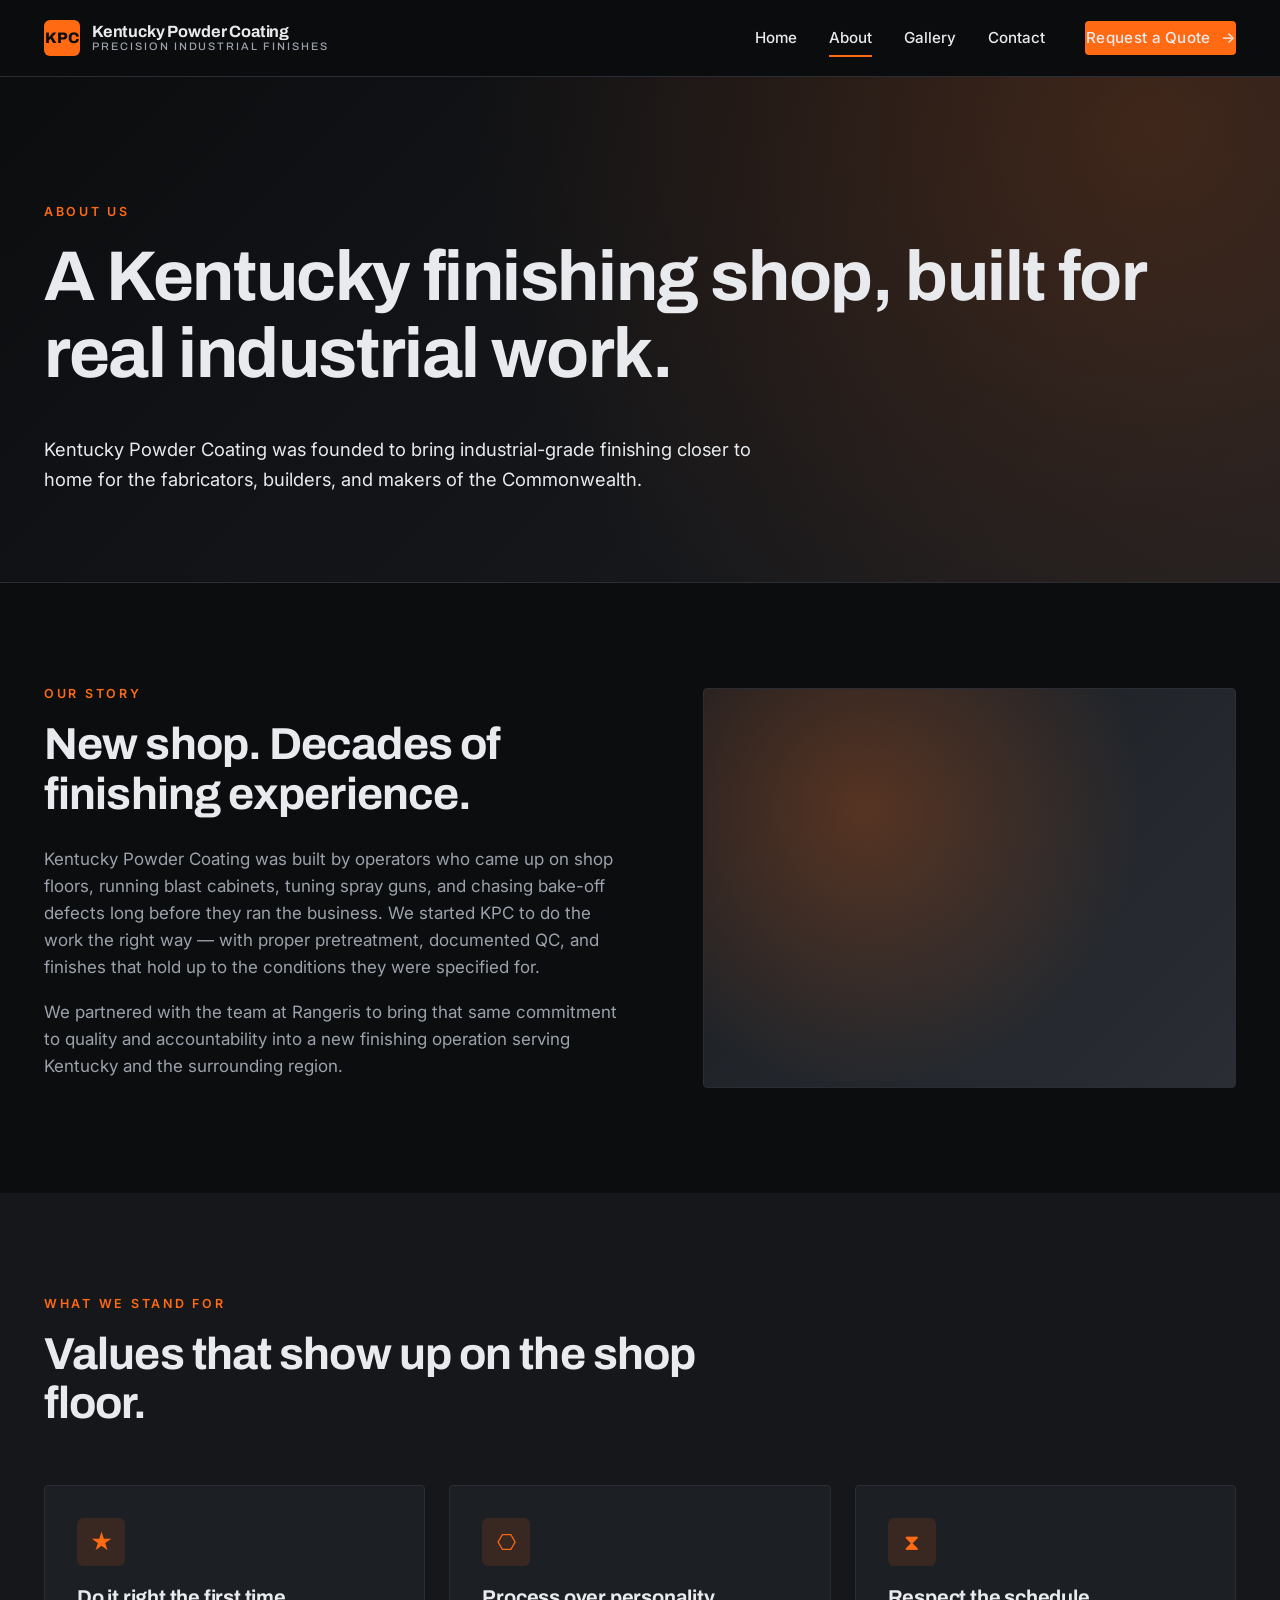
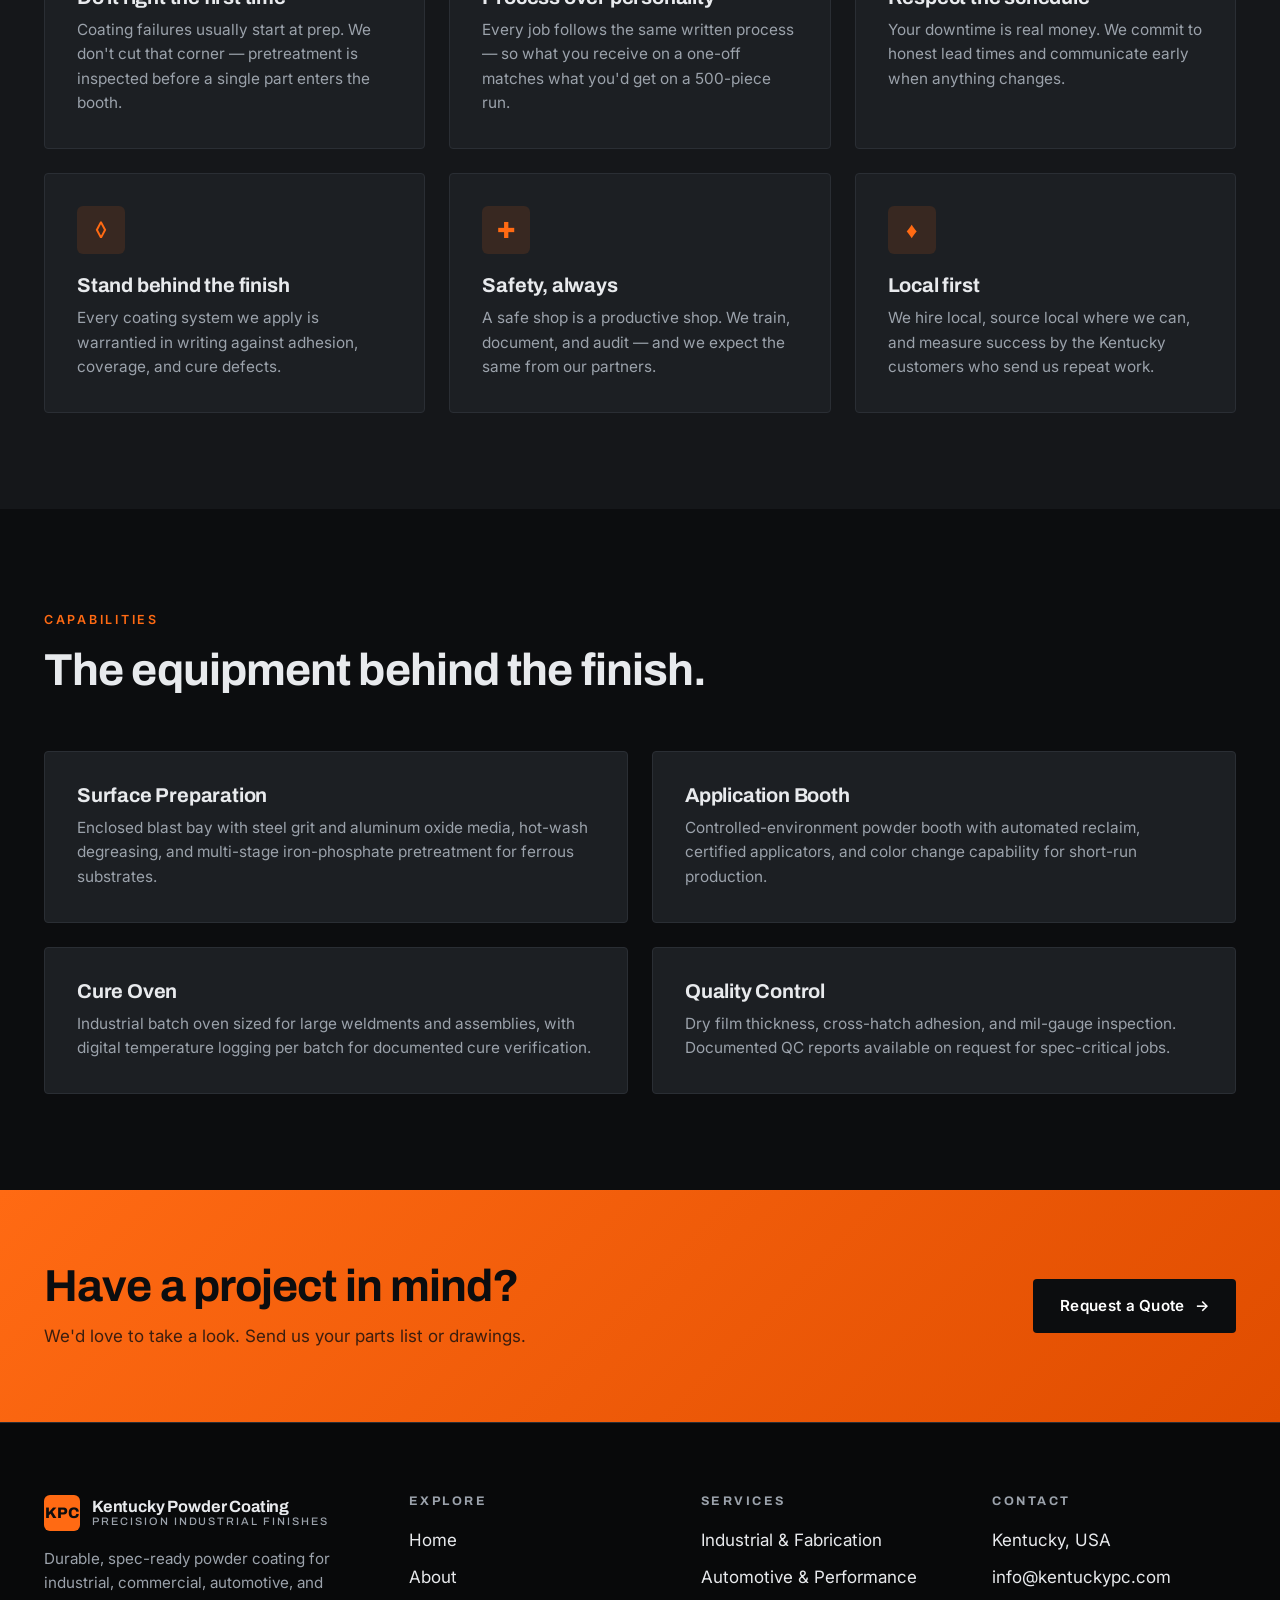
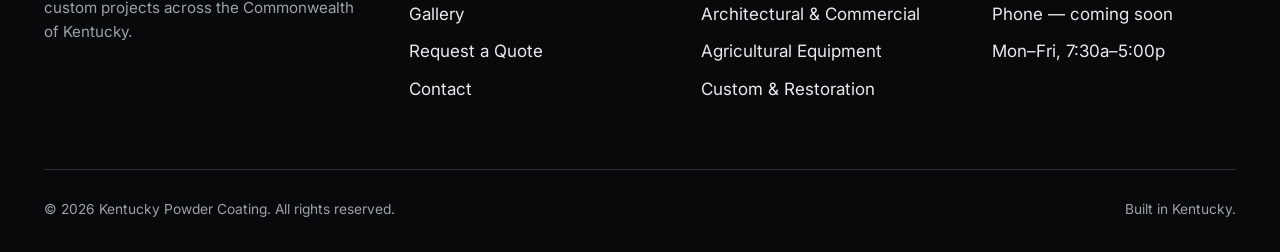
==== about.html @ 454763db "Initial site: Kentucky Powder Coating (5 pages, modern industrial) Static HTML/CSS/JS marketing site" ====
<!doctype html>
<html lang="en">
<head>
  <meta charset="utf-8" />
  <meta name="viewport" content="width=device-width, initial-scale=1" />
  <title>About — Kentucky Powder Coating</title>
  <meta name="description" content="Learn about Kentucky Powder Coating — a Kentucky-based finishing shop delivering durable, spec-ready coatings for industrial and custom projects." />
  <link rel="preconnect" href="https://fonts.googleapis.com" />
  <link rel="preconnect" href="https://fonts.gstatic.com" crossorigin />
  <link rel="stylesheet" href="https://fonts.googleapis.com/css2?family=Archivo:wght@600;700;800&family=Inter:wght@400;500;600;700&display=swap" />
  <link rel="stylesheet" href="assets/css/styles.css" />
</head>
<body>
  <header class="site-header">
    <div class="container nav">
      <a href="index.html" class="brand">
        <span class="brand-mark">KPC</span>
        <span class="brand-text">Kentucky Powder Coating<small>Precision industrial finishes</small></span>
      </a>
      <button class="nav-toggle" aria-label="Toggle menu" aria-expanded="false">
        <span></span><span></span><span></span>
      </button>
      <ul class="nav-links">
        <li><a href="index.html">Home</a></li>
        <li><a href="about.html" class="active">About</a></li>
        <li><a href="gallery.html">Gallery</a></li>
        <li><a href="contact.html">Contact</a></li>
        <li class="nav-cta"><a href="quote.html" class="btn btn-primary">Request a Quote <span class="arrow">→</span></a></li>
      </ul>
    </div>
  </header>

  <main>
    <section class="page-hero">
      <div class="container">
        <span class="eyebrow">About Us</span>
        <h1>A Kentucky finishing shop, built for real industrial work.</h1>
        <p class="lead">Kentucky Powder Coating was founded to bring industrial-grade finishing
          closer to home for the fabricators, builders, and makers of the Commonwealth.</p>
      </div>
    </section>

    <section>
      <div class="container split">
        <div class="reveal">
          <span class="eyebrow">Our Story</span>
          <h2>New shop. Decades of finishing experience.</h2>
          <p>Kentucky Powder Coating was built by operators who came up on shop floors, running
            blast cabinets, tuning spray guns, and chasing bake-off defects long before they ran
            the business. We started KPC to do the work the right way — with proper pretreatment,
            documented QC, and finishes that hold up to the conditions they were specified for.</p>
          <p>We partnered with the team at Rangeris to bring that same commitment to quality
            and accountability into a new finishing operation serving Kentucky and the
            surrounding region.</p>
        </div>
        <div class="image reveal" aria-hidden="true"></div>
      </div>
    </section>

    <section class="alt">
      <div class="container">
        <div class="section-head reveal">
          <span class="eyebrow">What We Stand For</span>
          <h2>Values that show up on the shop floor.</h2>
        </div>
        <div class="grid grid-3">
          <div class="card reveal">
            <div class="icon">★</div>
            <h3>Do it right the first time</h3>
            <p>Coating failures usually start at prep. We don't cut that corner — pretreatment
              is inspected before a single part enters the booth.</p>
          </div>
          <div class="card reveal">
            <div class="icon">⎔</div>
            <h3>Process over personality</h3>
            <p>Every job follows the same written process — so what you receive on a one-off
              matches what you'd get on a 500-piece run.</p>
          </div>
          <div class="card reveal">
            <div class="icon">⧗</div>
            <h3>Respect the schedule</h3>
            <p>Your downtime is real money. We commit to honest lead times and communicate
              early when anything changes.</p>
          </div>
          <div class="card reveal">
            <div class="icon">◊</div>
            <h3>Stand behind the finish</h3>
            <p>Every coating system we apply is warrantied in writing against adhesion,
              coverage, and cure defects.</p>
          </div>
          <div class="card reveal">
            <div class="icon">✚</div>
            <h3>Safety, always</h3>
            <p>A safe shop is a productive shop. We train, document, and audit — and we expect
              the same from our partners.</p>
          </div>
          <div class="card reveal">
            <div class="icon">♦</div>
            <h3>Local first</h3>
            <p>We hire local, source local where we can, and measure success by the Kentucky
              customers who send us repeat work.</p>
          </div>
        </div>
      </div>
    </section>

    <section>
      <div class="container">
        <div class="section-head reveal">
          <span class="eyebrow">Capabilities</span>
          <h2>The equipment behind the finish.</h2>
        </div>
        <div class="grid grid-2">
          <div class="card reveal">
            <h3>Surface Preparation</h3>
            <p>Enclosed blast bay with steel grit and aluminum oxide media, hot-wash degreasing,
              and multi-stage iron-phosphate pretreatment for ferrous substrates.</p>
          </div>
          <div class="card reveal">
            <h3>Application Booth</h3>
            <p>Controlled-environment powder booth with automated reclaim, certified applicators,
              and color change capability for short-run production.</p>
          </div>
          <div class="card reveal">
            <h3>Cure Oven</h3>
            <p>Industrial batch oven sized for large weldments and assemblies, with digital
              temperature logging per batch for documented cure verification.</p>
          </div>
          <div class="card reveal">
            <h3>Quality Control</h3>
            <p>Dry film thickness, cross-hatch adhesion, and mil-gauge inspection. Documented
              QC reports available on request for spec-critical jobs.</p>
          </div>
        </div>
      </div>
    </section>

    <section class="cta-banner">
      <div class="container row">
        <div>
          <h2 class="mt-0 mb-0">Have a project in mind?</h2>
          <p>We'd love to take a look. Send us your parts list or drawings.</p>
        </div>
        <a href="quote.html" class="btn btn-primary">Request a Quote <span class="arrow">→</span></a>
      </div>
    </section>
  </main>

  <footer class="site-footer">
    <div class="container">
      <div class="footer-grid">
        <div>
          <a href="index.html" class="brand" style="margin-bottom:16px;">
            <span class="brand-mark">KPC</span>
            <span class="brand-text">Kentucky Powder Coating<small>Precision industrial finishes</small></span>
          </a>
          <p>Durable, spec-ready powder coating for industrial, commercial, automotive, and custom
            projects across the Commonwealth of Kentucky.</p>
        </div>
        <div>
          <h4>Explore</h4>
          <ul>
            <li><a href="index.html">Home</a></li>
            <li><a href="about.html">About</a></li>
            <li><a href="gallery.html">Gallery</a></li>
            <li><a href="quote.html">Request a Quote</a></li>
            <li><a href="contact.html">Contact</a></li>
          </ul>
        </div>
        <div>
          <h4>Services</h4>
          <ul>
            <li>Industrial & Fabrication</li>
            <li>Automotive & Performance</li>
            <li>Architectural & Commercial</li>
            <li>Agricultural Equipment</li>
            <li>Custom & Restoration</li>
          </ul>
        </div>
        <div>
          <h4>Contact</h4>
          <ul>
            <li>Kentucky, USA</li>
            <li><a href="mailto:info@kentuckypc.com">info@kentuckypc.com</a></li>
            <li><a href="tel:">Phone — coming soon</a></li>
            <li>Mon–Fri, 7:30a–5:00p</li>
          </ul>
        </div>
      </div>
      <div class="footer-bottom">
        <span>© <span id="year"></span> Kentucky Powder Coating. All rights reserved.</span>
        <span>Built in Kentucky.</span>
      </div>
    </div>
  </footer>

  <script>document.getElementById("year").textContent = new Date().getFullYear();</script>
  <script src="assets/js/main.js"></script>
</body>
</html>
---- assets/css/styles.css ----
/* Kentucky Powder Coating — modern industrial stylesheet */

:root {
  --color-bg: #0c0d0f;
  --color-bg-alt: #15171a;
  --color-surface: #1c1f23;
  --color-border: #2a2e34;
  --color-text: #e8eaed;
  --color-muted: #9ba2ab;
  --color-accent: #ff6a13;        /* cure-oven orange */
  --color-accent-hover: #ff8638;
  --color-accent-soft: rgba(255, 106, 19, 0.12);
  --max-w: 1240px;
  --radius: 4px;
  --ease: cubic-bezier(0.22, 1, 0.36, 1);
  --shadow-lg: 0 20px 60px rgba(0, 0, 0, 0.45);
}

* { box-sizing: border-box; }

html { scroll-behavior: smooth; }

body {
  margin: 0;
  font-family: "Inter", "Helvetica Neue", Arial, sans-serif;
  font-size: 17px;
  line-height: 1.6;
  color: var(--color-text);
  background: var(--color-bg);
  -webkit-font-smoothing: antialiased;
  text-rendering: optimizeLegibility;
}

img { max-width: 100%; display: block; }

a { color: var(--color-accent); text-decoration: none; transition: color 0.2s var(--ease); }
a:hover { color: var(--color-accent-hover); }

h1, h2, h3, h4 {
  font-family: "Archivo", "Inter", sans-serif;
  font-weight: 700;
  line-height: 1.1;
  letter-spacing: -0.02em;
  margin: 0 0 0.6em;
}

h1 { font-size: clamp(2.4rem, 5.5vw, 4.4rem); }
h2 { font-size: clamp(1.8rem, 3.5vw, 2.8rem); }
h3 { font-size: 1.25rem; letter-spacing: -0.01em; }

p { margin: 0 0 1em; color: var(--color-muted); }
p.lead { font-size: 1.15rem; color: var(--color-text); max-width: 60ch; }

.container {
  width: 100%;
  max-width: var(--max-w);
  margin: 0 auto;
  padding: 0 24px;
}

.eyebrow {
  display: inline-block;
  font-size: 0.78rem;
  letter-spacing: 0.22em;
  text-transform: uppercase;
  color: var(--color-accent);
  font-weight: 600;
  margin-bottom: 1rem;
}

/* ---------- Buttons ---------- */
.btn {
  display: inline-flex;
  align-items: center;
  gap: 10px;
  padding: 14px 26px;
  border-radius: var(--radius);
  font-weight: 600;
  font-size: 0.95rem;
  letter-spacing: 0.02em;
  border: 1px solid transparent;
  cursor: pointer;
  transition: all 0.25s var(--ease);
  text-decoration: none;
}
.btn-primary {
  background: var(--color-accent);
  color: #0c0d0f;
}
.btn-primary:hover {
  background: var(--color-accent-hover);
  color: #0c0d0f;
  transform: translateY(-2px);
}
.btn-outline {
  background: transparent;
  color: var(--color-text);
  border-color: var(--color-border);
}
.btn-outline:hover {
  border-color: var(--color-accent);
  color: var(--color-accent);
}
.btn .arrow { transition: transform 0.25s var(--ease); }
.btn:hover .arrow { transform: translateX(4px); }

/* ---------- Header / Nav ---------- */
.site-header {
  position: sticky;
  top: 0;
  z-index: 50;
  background: rgba(12, 13, 15, 0.85);
  backdrop-filter: saturate(150%) blur(12px);
  -webkit-backdrop-filter: saturate(150%) blur(12px);
  border-bottom: 1px solid var(--color-border);
}
.nav {
  display: flex;
  align-items: center;
  justify-content: space-between;
  height: 76px;
}
.brand {
  display: flex;
  align-items: center;
  gap: 12px;
  color: var(--color-text);
  font-family: "Archivo", sans-serif;
  font-weight: 700;
  letter-spacing: -0.01em;
  text-decoration: none;
}
.brand-mark {
  width: 36px; height: 36px;
  display: inline-grid;
  place-items: center;
  background: var(--color-accent);
  color: #0c0d0f;
  border-radius: 6px;
  font-weight: 800;
  font-size: 0.95rem;
  letter-spacing: -0.02em;
}
.brand-text { font-size: 1.02rem; line-height: 1.1; }
.brand-text small {
  display: block;
  font-size: 0.68rem;
  letter-spacing: 0.18em;
  color: var(--color-muted);
  font-weight: 500;
  text-transform: uppercase;
}

.nav-links {
  display: flex;
  align-items: center;
  gap: 32px;
  list-style: none;
  margin: 0; padding: 0;
}
.nav-links a {
  color: var(--color-text);
  font-weight: 500;
  font-size: 0.95rem;
  position: relative;
  padding: 4px 0;
}
.nav-links a:hover { color: var(--color-accent); }
.nav-links a.active::after {
  content: "";
  position: absolute;
  left: 0; right: 0; bottom: -6px;
  height: 2px;
  background: var(--color-accent);
}

.nav-cta { margin-left: 8px; }

.nav-toggle {
  display: none;
  background: none; border: 0;
  width: 40px; height: 40px;
  color: var(--color-text);
  cursor: pointer;
}
.nav-toggle span {
  display: block; width: 22px; height: 2px;
  background: currentColor;
  margin: 5px auto;
  transition: transform 0.3s var(--ease), opacity 0.3s var(--ease);
}
.nav-toggle[aria-expanded="true"] span:nth-child(1) { transform: translateY(7px) rotate(45deg); }
.nav-toggle[aria-expanded="true"] span:nth-child(2) { opacity: 0; }
.nav-toggle[aria-expanded="true"] span:nth-child(3) { transform: translateY(-7px) rotate(-45deg); }

@media (max-width: 880px) {
  .nav-toggle { display: block; }
  .nav-links {
    position: absolute;
    top: 76px; left: 0; right: 0;
    flex-direction: column;
    align-items: stretch;
    gap: 0;
    background: var(--color-bg-alt);
    border-bottom: 1px solid var(--color-border);
    padding: 16px 24px 24px;
    transform: translateY(-12px);
    opacity: 0;
    pointer-events: none;
    transition: transform 0.25s var(--ease), opacity 0.25s var(--ease);
  }
  .nav-links.open { transform: translateY(0); opacity: 1; pointer-events: auto; }
  .nav-links li { border-bottom: 1px solid var(--color-border); }
  .nav-links li:last-child { border-bottom: 0; }
  .nav-links a { display: block; padding: 14px 0; }
  .nav-cta { margin: 10px 0 0; }
}

/* ---------- Hero ---------- */
.hero {
  position: relative;
  min-height: 88vh;
  display: flex;
  align-items: center;
  overflow: hidden;
  background: linear-gradient(135deg, #0c0d0f 0%, #1a1d22 100%);
}
.hero::before {
  content: "";
  position: absolute;
  inset: 0;
  background:
    radial-gradient(circle at 80% 20%, rgba(255, 106, 19, 0.22), transparent 55%),
    radial-gradient(circle at 10% 90%, rgba(255, 106, 19, 0.10), transparent 60%);
  pointer-events: none;
}
.hero-inner {
  position: relative;
  z-index: 2;
  padding: 120px 0 100px;
  max-width: 820px;
}
.hero h1 {
  background: linear-gradient(180deg, #ffffff 0%, #c5c9cf 100%);
  -webkit-background-clip: text;
  background-clip: text;
  color: transparent;
}
.hero .lead { font-size: 1.25rem; margin-bottom: 2rem; }
.hero-ctas { display: flex; gap: 14px; flex-wrap: wrap; }
.hero-meta {
  position: absolute;
  bottom: 40px; left: 24px; right: 24px;
  z-index: 2;
  display: flex;
  gap: 48px;
  flex-wrap: wrap;
  padding-top: 24px;
  border-top: 1px solid var(--color-border);
  max-width: var(--max-w);
  margin: 0 auto;
}
.hero-meta .stat strong {
  display: block;
  font-family: "Archivo", sans-serif;
  font-size: 2rem;
  font-weight: 700;
  color: var(--color-text);
  line-height: 1;
}
.hero-meta .stat span {
  font-size: 0.82rem;
  letter-spacing: 0.12em;
  text-transform: uppercase;
  color: var(--color-muted);
}

/* ---------- Page hero (smaller) ---------- */
.page-hero {
  padding: 120px 0 70px;
  background: linear-gradient(135deg, #0c0d0f 0%, #1a1d22 100%);
  border-bottom: 1px solid var(--color-border);
  position: relative;
  overflow: hidden;
}
.page-hero::before {
  content: "";
  position: absolute;
  inset: 0;
  background: radial-gradient(circle at 90% 10%, rgba(255, 106, 19, 0.18), transparent 55%);
  pointer-events: none;
}
.page-hero .container { position: relative; z-index: 2; }
.page-hero p.lead { margin-top: 8px; }

/* ---------- Sections ---------- */
section { padding: 96px 0; }
section.alt { background: var(--color-bg-alt); }
section h2 + p.lead { margin-bottom: 3rem; }

.section-head { max-width: 720px; margin-bottom: 56px; }

/* ---------- Grid: services / features ---------- */
.grid {
  display: grid;
  gap: 24px;
}
.grid-3 { grid-template-columns: repeat(3, 1fr); }
.grid-2 { grid-template-columns: repeat(2, 1fr); }
.grid-4 { grid-template-columns: repeat(4, 1fr); }
@media (max-width: 960px) {
  .grid-3, .grid-4 { grid-template-columns: repeat(2, 1fr); }
}
@media (max-width: 640px) {
  .grid-2, .grid-3, .grid-4 { grid-template-columns: 1fr; }
}

.card {
  background: var(--color-surface);
  border: 1px solid var(--color-border);
  border-radius: var(--radius);
  padding: 32px;
  transition: transform 0.3s var(--ease), border-color 0.3s var(--ease);
}
.card:hover {
  transform: translateY(-4px);
  border-color: var(--color-accent);
}
.card .icon {
  width: 48px; height: 48px;
  display: grid; place-items: center;
  background: var(--color-accent-soft);
  color: var(--color-accent);
  border-radius: 6px;
  margin-bottom: 20px;
  font-size: 1.4rem;
}
.card h3 { margin-bottom: 10px; }
.card p { margin: 0; font-size: 0.96rem; }

/* ---------- Split row ---------- */
.split {
  display: grid;
  grid-template-columns: 1.1fr 1fr;
  gap: 72px;
  align-items: center;
}
@media (max-width: 900px) {
  .split { grid-template-columns: 1fr; gap: 40px; }
}
.split .image {
  aspect-ratio: 4/3;
  background: linear-gradient(135deg, #1a1d22, #2a2e34);
  border: 1px solid var(--color-border);
  border-radius: var(--radius);
  position: relative;
  overflow: hidden;
}
.split .image::after {
  content: "";
  position: absolute;
  inset: 0;
  background: radial-gradient(circle at 30% 30%, rgba(255, 106, 19, 0.25), transparent 60%);
}

/* ---------- Process steps ---------- */
.steps { counter-reset: step; }
.step {
  display: grid;
  grid-template-columns: 80px 1fr;
  gap: 28px;
  padding: 32px 0;
  border-top: 1px solid var(--color-border);
}
.step:last-child { border-bottom: 1px solid var(--color-border); }
.step .num {
  font-family: "Archivo", sans-serif;
  font-size: 2.2rem;
  font-weight: 700;
  color: var(--color-accent);
  line-height: 1;
}
.step h3 { margin-bottom: 6px; }
.step p { margin: 0; }

/* ---------- CTA banner ---------- */
.cta-banner {
  background: linear-gradient(135deg, #ff6a13 0%, #e04d00 100%);
  color: #0c0d0f;
  padding: 72px 0;
}
.cta-banner h2 { color: #0c0d0f; margin-bottom: 12px; }
.cta-banner p { color: rgba(12, 13, 15, 0.8); margin: 0; }
.cta-banner .row {
  display: flex;
  justify-content: space-between;
  align-items: center;
  gap: 40px;
  flex-wrap: wrap;
}
.cta-banner .btn-primary {
  background: #0c0d0f;
  color: #ffffff;
}
.cta-banner .btn-primary:hover {
  background: #1a1d22;
  color: #ffffff;
}

/* ---------- Footer ---------- */
.site-footer {
  background: #08090a;
  border-top: 1px solid var(--color-border);
  padding: 72px 0 32px;
}
.footer-grid {
  display: grid;
  grid-template-columns: 1.3fr 1fr 1fr 1fr;
  gap: 48px;
  margin-bottom: 56px;
}
@media (max-width: 800px) {
  .footer-grid { grid-template-columns: 1fr 1fr; }
}
@media (max-width: 480px) {
  .footer-grid { grid-template-columns: 1fr; }
}
.footer-grid h4 {
  font-size: 0.78rem;
  letter-spacing: 0.2em;
  text-transform: uppercase;
  color: var(--color-muted);
  margin-bottom: 18px;
}
.footer-grid ul { list-style: none; padding: 0; margin: 0; }
.footer-grid li { margin-bottom: 10px; }
.footer-grid a { color: var(--color-text); }
.footer-grid a:hover { color: var(--color-accent); }
.footer-grid p { font-size: 0.95rem; }
.footer-bottom {
  display: flex;
  justify-content: space-between;
  align-items: center;
  padding-top: 28px;
  border-top: 1px solid var(--color-border);
  color: var(--color-muted);
  font-size: 0.86rem;
  flex-wrap: wrap;
  gap: 12px;
}

/* ---------- Forms ---------- */
.form {
  background: var(--color-surface);
  border: 1px solid var(--color-border);
  border-radius: var(--radius);
  padding: 40px;
}
@media (max-width: 640px) { .form { padding: 28px 22px; } }
.form .row {
  display: grid;
  grid-template-columns: 1fr 1fr;
  gap: 20px;
}
@media (max-width: 640px) { .form .row { grid-template-columns: 1fr; } }
.field { margin-bottom: 20px; }
.field label {
  display: block;
  font-size: 0.82rem;
  letter-spacing: 0.1em;
  text-transform: uppercase;
  color: var(--color-muted);
  margin-bottom: 8px;
  font-weight: 600;
}
.field input,
.field select,
.field textarea {
  width: 100%;
  padding: 14px 16px;
  background: var(--color-bg);
  border: 1px solid var(--color-border);
  border-radius: var(--radius);
  color: var(--color-text);
  font-family: inherit;
  font-size: 1rem;
  transition: border-color 0.2s var(--ease), box-shadow 0.2s var(--ease);
}
.field input:focus,
.field select:focus,
.field textarea:focus {
  outline: none;
  border-color: var(--color-accent);
  box-shadow: 0 0 0 3px var(--color-accent-soft);
}
.field textarea { resize: vertical; min-height: 140px; }
.field-hint { font-size: 0.82rem; color: var(--color-muted); margin-top: 6px; }

/* ---------- Gallery ---------- */
.gallery-filters {
  display: flex;
  gap: 10px;
  flex-wrap: wrap;
  margin-bottom: 40px;
}
.gallery-filters button {
  background: transparent;
  border: 1px solid var(--color-border);
  color: var(--color-muted);
  padding: 8px 18px;
  border-radius: 999px;
  font-size: 0.88rem;
  cursor: pointer;
  transition: all 0.2s var(--ease);
  font-family: inherit;
}
.gallery-filters button:hover { color: var(--color-text); border-color: var(--color-muted); }
.gallery-filters button.active {
  background: var(--color-accent);
  border-color: var(--color-accent);
  color: #0c0d0f;
}

.gallery-grid {
  display: grid;
  grid-template-columns: repeat(3, 1fr);
  gap: 16px;
}
@media (max-width: 900px) { .gallery-grid { grid-template-columns: repeat(2, 1fr); } }
@media (max-width: 520px) { .gallery-grid { grid-template-columns: 1fr; } }

.gallery-item {
  position: relative;
  aspect-ratio: 4/3;
  border-radius: var(--radius);
  overflow: hidden;
  border: 1px solid var(--color-border);
  cursor: pointer;
}
.gallery-item .placeholder {
  position: absolute;
  inset: 0;
  display: grid;
  place-items: center;
  color: var(--color-muted);
  font-size: 0.82rem;
  letter-spacing: 0.14em;
  text-transform: uppercase;
}
.gallery-item .bg {
  position: absolute; inset: 0;
  transition: transform 0.5s var(--ease);
}
.gallery-item:hover .bg { transform: scale(1.05); }
.gallery-item .overlay {
  position: absolute; inset: 0;
  background: linear-gradient(180deg, transparent 40%, rgba(0,0,0,0.85) 100%);
  display: flex;
  align-items: flex-end;
  padding: 18px;
  opacity: 0;
  transition: opacity 0.3s var(--ease);
}
.gallery-item:hover .overlay { opacity: 1; }
.gallery-item .overlay strong {
  color: #fff;
  font-family: "Archivo", sans-serif;
  font-weight: 700;
  display: block;
}
.gallery-item .overlay span {
  color: var(--color-accent);
  font-size: 0.78rem;
  letter-spacing: 0.14em;
  text-transform: uppercase;
}

/* Placeholder gradient backgrounds for gallery (visual only — replace with real photos) */
.bg-1 { background: linear-gradient(135deg, #2a2e34, #0c0d0f); }
.bg-2 { background: linear-gradient(135deg, #3a1f0c, #0c0d0f); }
.bg-3 { background: linear-gradient(135deg, #1a1d22, #ff6a13 120%); }
.bg-4 { background: linear-gradient(135deg, #15171a, #5a2e0c); }
.bg-5 { background: linear-gradient(135deg, #0c0d0f, #2a2e34); }
.bg-6 { background: linear-gradient(135deg, #2a2e34, #ff6a13 140%); }
.bg-7 { background: linear-gradient(135deg, #0c0d0f, #3a1f0c); }
.bg-8 { background: linear-gradient(135deg, #1a1d22, #2a2e34); }
.bg-9 { background: linear-gradient(135deg, #0c0d0f, #15171a); }

/* ---------- Contact blocks ---------- */
.contact-grid {
  display: grid;
  grid-template-columns: 1fr 1.2fr;
  gap: 56px;
  align-items: start;
}
@media (max-width: 900px) { .contact-grid { grid-template-columns: 1fr; } }
.contact-info .block {
  padding: 24px 0;
  border-top: 1px solid var(--color-border);
}
.contact-info .block:last-child { border-bottom: 1px solid var(--color-border); }
.contact-info h4 {
  font-size: 0.78rem;
  letter-spacing: 0.2em;
  text-transform: uppercase;
  color: var(--color-accent);
  margin-bottom: 8px;
}
.contact-info p { color: var(--color-text); margin: 0; }

/* ---------- Utilities ---------- */
.text-center { text-align: center; }
.mt-0 { margin-top: 0; }
.mb-0 { margin-bottom: 0; }

/* ---------- Reveal on scroll ---------- */
.reveal {
  opacity: 0;
  transform: translateY(24px);
  transition: opacity 0.7s var(--ease), transform 0.7s var(--ease);
}
.reveal.in { opacity: 1; transform: none; }
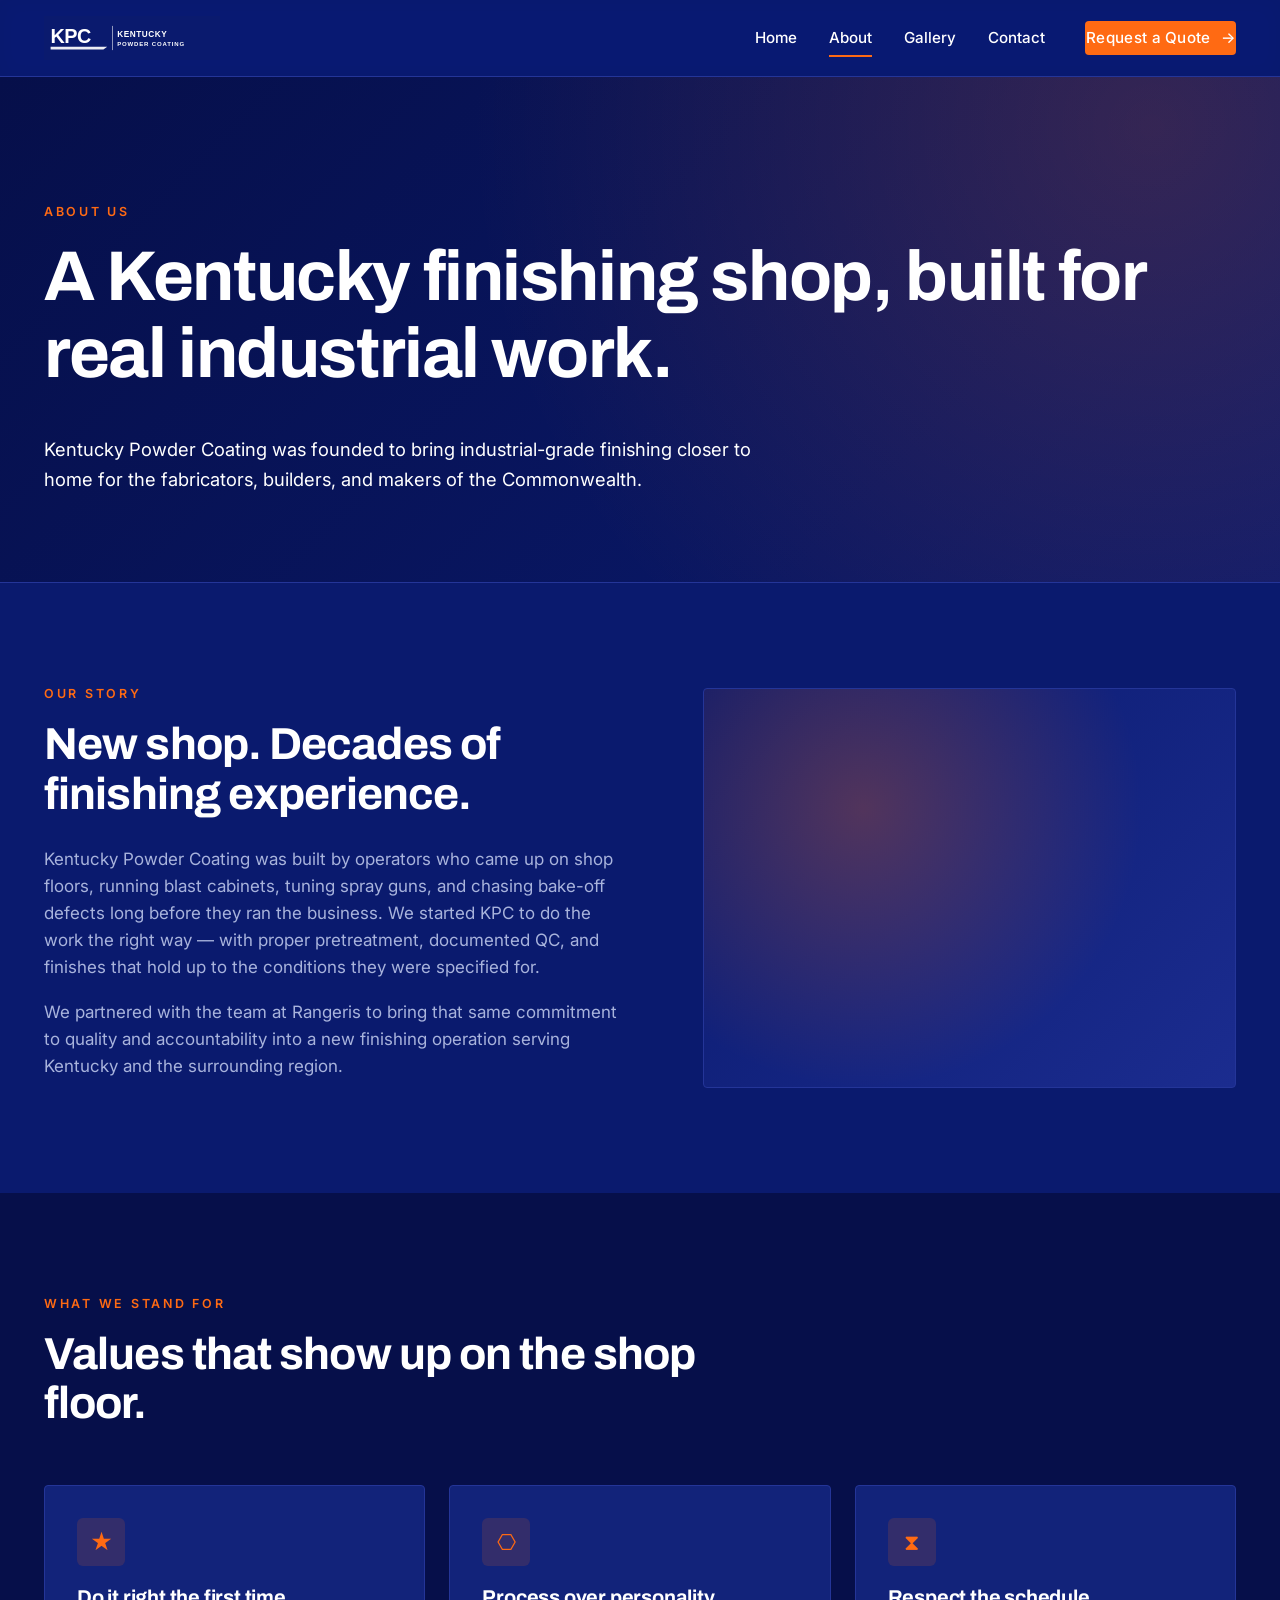
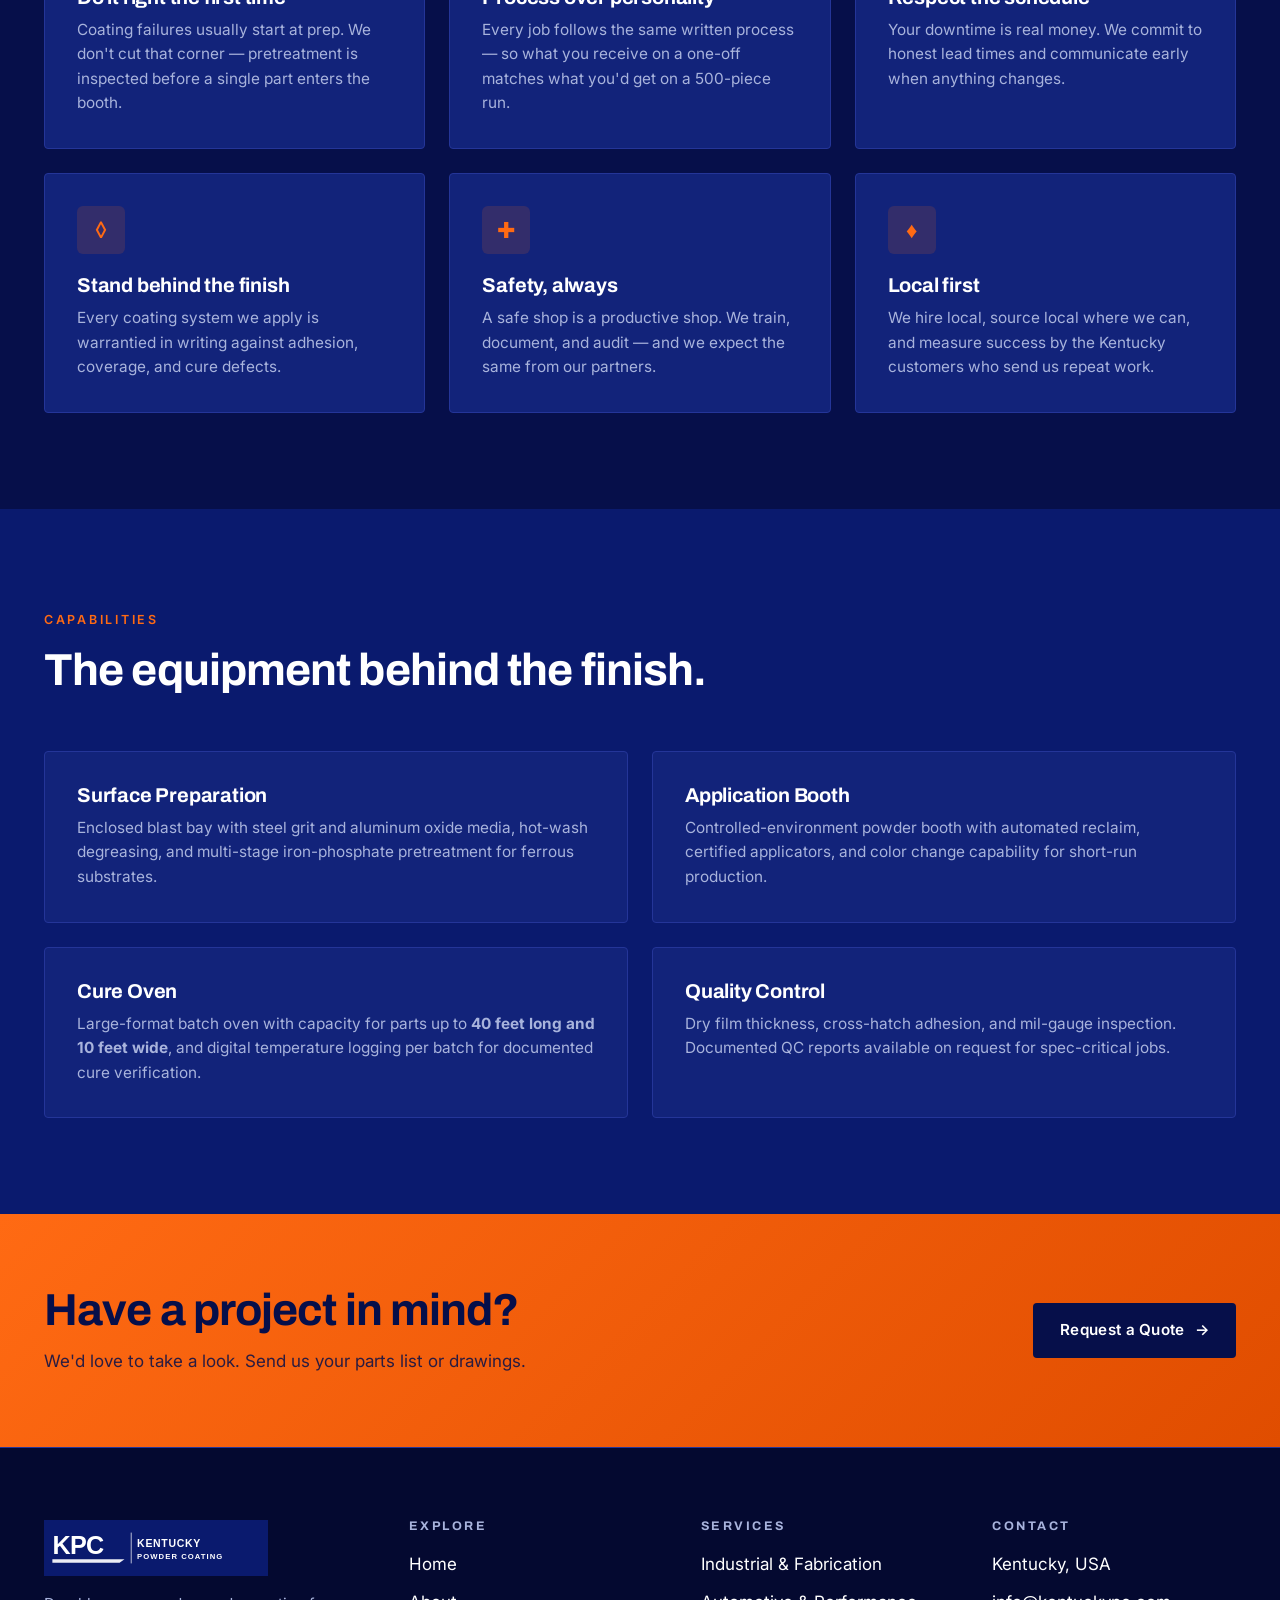
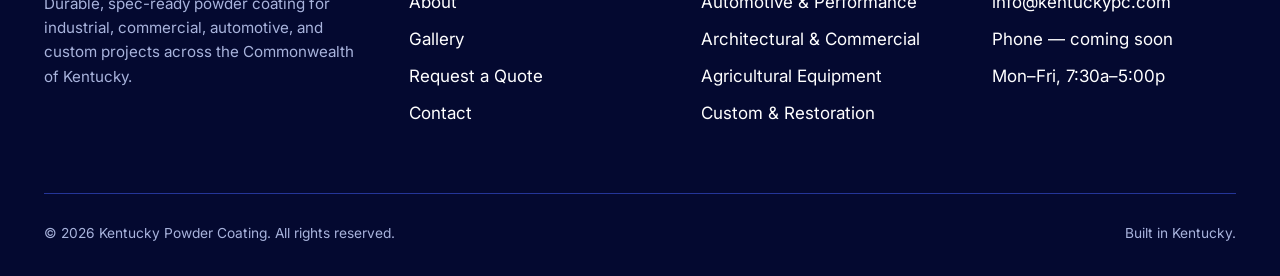
==== commit 64db2519: "Rebrand to navy palette, wire in logo, update capacity to 40' x 10' - Switch primary color palette f" ====
--- a/about.html
+++ b/about.html
@@ -13,9 +13,8 @@
 <body>
   <header class="site-header">
     <div class="container nav">
-      <a href="index.html" class="brand">
-        <span class="brand-mark">KPC</span>
-        <span class="brand-text">Kentucky Powder Coating<small>Precision industrial finishes</small></span>
+      <a href="index.html" class="brand" aria-label="Kentucky Powder Coating">
+        <img src="assets/img/logo.png" alt="Kentucky Powder Coating" class="brand-logo" />
       </a>
       <button class="nav-toggle" aria-label="Toggle menu" aria-expanded="false">
         <span></span><span></span><span></span>
@@ -123,8 +122,8 @@
           </div>
           <div class="card reveal">
             <h3>Cure Oven</h3>
-            <p>Industrial batch oven sized for large weldments and assemblies, with digital
-              temperature logging per batch for documented cure verification.</p>
+            <p>Large-format batch oven with capacity for parts up to <strong>40 feet long and 10 feet wide</strong>,
+              and digital temperature logging per batch for documented cure verification.</p>
           </div>
           <div class="card reveal">
             <h3>Quality Control</h3>
@@ -150,9 +149,8 @@
     <div class="container">
       <div class="footer-grid">
         <div>
-          <a href="index.html" class="brand" style="margin-bottom:16px;">
-            <span class="brand-mark">KPC</span>
-            <span class="brand-text">Kentucky Powder Coating<small>Precision industrial finishes</small></span>
+          <a href="index.html" class="brand" style="margin-bottom:16px;" aria-label="Kentucky Powder Coating">
+            <img src="assets/img/logo.png" alt="Kentucky Powder Coating" class="brand-logo" style="height:56px;" />
           </a>
           <p>Durable, spec-ready powder coating for industrial, commercial, automotive, and custom
             projects across the Commonwealth of Kentucky.</p>
--- a/assets/css/styles.css
+++ b/assets/css/styles.css
@@ -1,15 +1,16 @@
 /* Kentucky Powder Coating — modern industrial stylesheet */
 
 :root {
-  --color-bg: #0c0d0f;
-  --color-bg-alt: #15171a;
-  --color-surface: #1c1f23;
-  --color-border: #2a2e34;
-  --color-text: #e8eaed;
-  --color-muted: #9ba2ab;
+  --color-bg: #0a1a6e;            /* brand navy (matches logo) */
+  --color-bg-deep: #060f4a;       /* deeper navy for alt sections */
+  --color-bg-alt: #060f4a;
+  --color-surface: #12237a;       /* elevated navy for cards */
+  --color-border: #243598;        /* navy border, visible but subtle */
+  --color-text: #ffffff;
+  --color-muted: #a8b3dc;
   --color-accent: #ff6a13;        /* cure-oven orange */
   --color-accent-hover: #ff8638;
-  --color-accent-soft: rgba(255, 106, 19, 0.12);
+  --color-accent-soft: rgba(255, 106, 19, 0.14);
   --max-w: 1240px;
   --radius: 4px;
   --ease: cubic-bezier(0.22, 1, 0.36, 1);
@@ -109,7 +110,7 @@
   position: sticky;
   top: 0;
   z-index: 50;
-  background: rgba(12, 13, 15, 0.85);
+  background: rgba(10, 26, 110, 0.88);
   backdrop-filter: saturate(150%) blur(12px);
   -webkit-backdrop-filter: saturate(150%) blur(12px);
   border-bottom: 1px solid var(--color-border);
@@ -134,12 +135,17 @@
   width: 36px; height: 36px;
   display: inline-grid;
   place-items: center;
-  background: var(--color-accent);
-  color: #0c0d0f;
+  background: #ffffff;
+  color: var(--color-bg);
   border-radius: 6px;
   font-weight: 800;
   font-size: 0.95rem;
   letter-spacing: -0.02em;
+}
+.brand-logo {
+  height: 44px;
+  width: auto;
+  display: block;
 }
 .brand-text { font-size: 1.02rem; line-height: 1.1; }
 .brand-text small {
@@ -201,7 +207,7 @@
     flex-direction: column;
     align-items: stretch;
     gap: 0;
-    background: var(--color-bg-alt);
+    background: var(--color-bg);
     border-bottom: 1px solid var(--color-border);
     padding: 16px 24px 24px;
     transform: translateY(-12px);
@@ -223,7 +229,7 @@
   display: flex;
   align-items: center;
   overflow: hidden;
-  background: linear-gradient(135deg, #0c0d0f 0%, #1a1d22 100%);
+  background: linear-gradient(135deg, #060f4a 0%, #0a1a6e 55%, #12237a 100%);
 }
 .hero::before {
   content: "";
@@ -231,7 +237,7 @@
   inset: 0;
   background:
     radial-gradient(circle at 80% 20%, rgba(255, 106, 19, 0.22), transparent 55%),
-    radial-gradient(circle at 10% 90%, rgba(255, 106, 19, 0.10), transparent 60%);
+    radial-gradient(circle at 10% 90%, rgba(36, 53, 152, 0.35), transparent 60%);
   pointer-events: none;
 }
 .hero-inner {
@@ -241,7 +247,7 @@
   max-width: 820px;
 }
 .hero h1 {
-  background: linear-gradient(180deg, #ffffff 0%, #c5c9cf 100%);
+  background: linear-gradient(180deg, #ffffff 0%, #c9d2f2 100%);
   -webkit-background-clip: text;
   background-clip: text;
   color: transparent;
@@ -278,7 +284,7 @@
 /* ---------- Page hero (smaller) ---------- */
 .page-hero {
   padding: 120px 0 70px;
-  background: linear-gradient(135deg, #0c0d0f 0%, #1a1d22 100%);
+  background: linear-gradient(135deg, #060f4a 0%, #0a1a6e 100%);
   border-bottom: 1px solid var(--color-border);
   position: relative;
   overflow: hidden;
@@ -350,7 +356,7 @@
 }
 .split .image {
   aspect-ratio: 4/3;
-  background: linear-gradient(135deg, #1a1d22, #2a2e34);
+  background: linear-gradient(135deg, #0a1a6e, #1b2c8f);
   border: 1px solid var(--color-border);
   border-radius: var(--radius);
   position: relative;
@@ -360,7 +366,7 @@
   content: "";
   position: absolute;
   inset: 0;
-  background: radial-gradient(circle at 30% 30%, rgba(255, 106, 19, 0.25), transparent 60%);
+  background: radial-gradient(circle at 30% 30%, rgba(255, 106, 19, 0.28), transparent 60%);
 }
 
 /* ---------- Process steps ---------- */
@@ -386,11 +392,11 @@
 /* ---------- CTA banner ---------- */
 .cta-banner {
   background: linear-gradient(135deg, #ff6a13 0%, #e04d00 100%);
-  color: #0c0d0f;
+  color: #060f4a;
   padding: 72px 0;
 }
-.cta-banner h2 { color: #0c0d0f; margin-bottom: 12px; }
-.cta-banner p { color: rgba(12, 13, 15, 0.8); margin: 0; }
+.cta-banner h2 { color: #060f4a; margin-bottom: 12px; }
+.cta-banner p { color: rgba(6, 15, 74, 0.85); margin: 0; }
 .cta-banner .row {
   display: flex;
   justify-content: space-between;
@@ -399,17 +405,17 @@
   flex-wrap: wrap;
 }
 .cta-banner .btn-primary {
-  background: #0c0d0f;
+  background: #060f4a;
   color: #ffffff;
 }
 .cta-banner .btn-primary:hover {
-  background: #1a1d22;
+  background: #0a1a6e;
   color: #ffffff;
 }
 
 /* ---------- Footer ---------- */
 .site-footer {
-  background: #08090a;
+  background: #040930;
   border-top: 1px solid var(--color-border);
   padding: 72px 0 32px;
 }
@@ -478,7 +484,7 @@
 .field textarea {
   width: 100%;
   padding: 14px 16px;
-  background: var(--color-bg);
+  background: var(--color-bg-deep);
   border: 1px solid var(--color-border);
   border-radius: var(--radius);
   color: var(--color-text);
@@ -518,7 +524,7 @@
 .gallery-filters button.active {
   background: var(--color-accent);
   border-color: var(--color-accent);
-  color: #0c0d0f;
+  color: #060f4a;
 }
 
 .gallery-grid {
@@ -576,15 +582,15 @@
 }
 
 /* Placeholder gradient backgrounds for gallery (visual only — replace with real photos) */
-.bg-1 { background: linear-gradient(135deg, #2a2e34, #0c0d0f); }
-.bg-2 { background: linear-gradient(135deg, #3a1f0c, #0c0d0f); }
-.bg-3 { background: linear-gradient(135deg, #1a1d22, #ff6a13 120%); }
-.bg-4 { background: linear-gradient(135deg, #15171a, #5a2e0c); }
-.bg-5 { background: linear-gradient(135deg, #0c0d0f, #2a2e34); }
-.bg-6 { background: linear-gradient(135deg, #2a2e34, #ff6a13 140%); }
-.bg-7 { background: linear-gradient(135deg, #0c0d0f, #3a1f0c); }
-.bg-8 { background: linear-gradient(135deg, #1a1d22, #2a2e34); }
-.bg-9 { background: linear-gradient(135deg, #0c0d0f, #15171a); }
+.bg-1 { background: linear-gradient(135deg, #1b2c8f, #060f4a); }
+.bg-2 { background: linear-gradient(135deg, #3a1f0c, #060f4a); }
+.bg-3 { background: linear-gradient(135deg, #0a1a6e, #ff6a13 120%); }
+.bg-4 { background: linear-gradient(135deg, #060f4a, #5a2e0c); }
+.bg-5 { background: linear-gradient(135deg, #060f4a, #1b2c8f); }
+.bg-6 { background: linear-gradient(135deg, #1b2c8f, #ff6a13 140%); }
+.bg-7 { background: linear-gradient(135deg, #040930, #3a1f0c); }
+.bg-8 { background: linear-gradient(135deg, #0a1a6e, #1b2c8f); }
+.bg-9 { background: linear-gradient(135deg, #040930, #0a1a6e); }
 
 /* ---------- Contact blocks ---------- */
 .contact-grid {
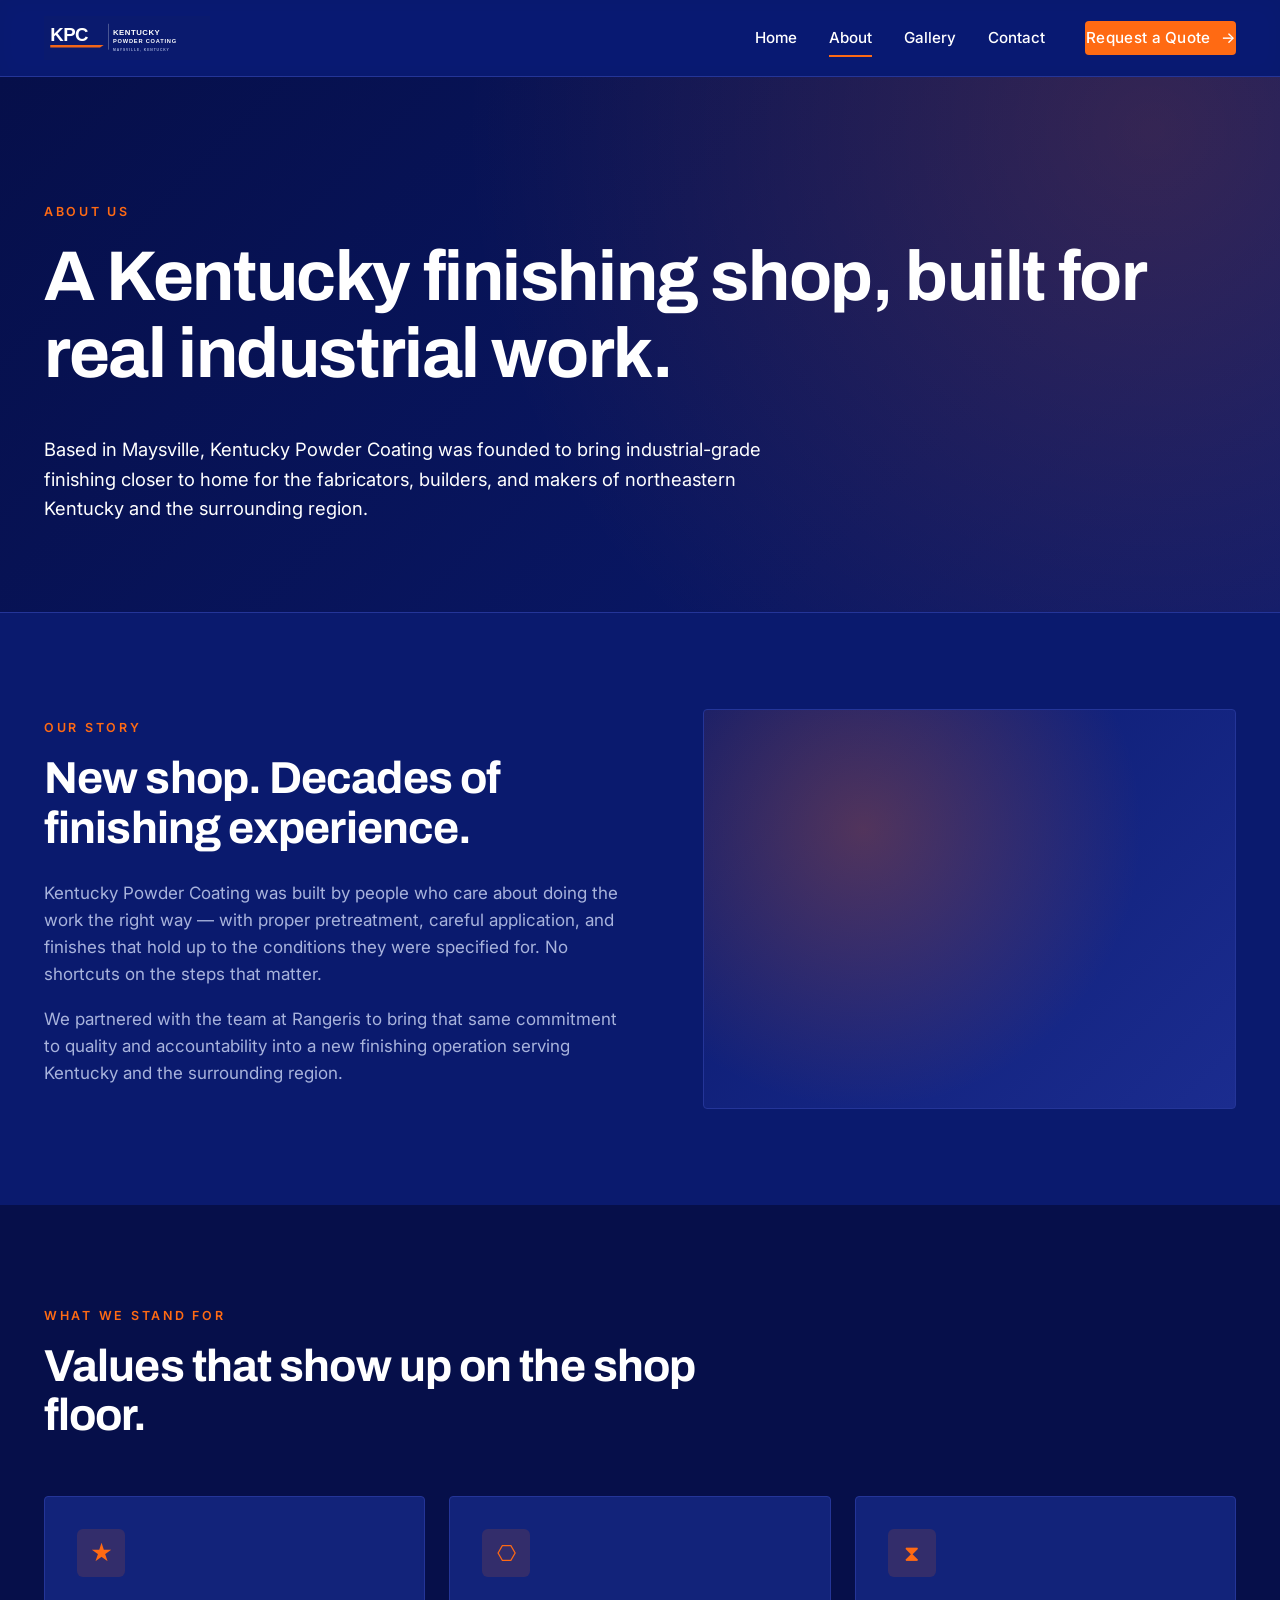
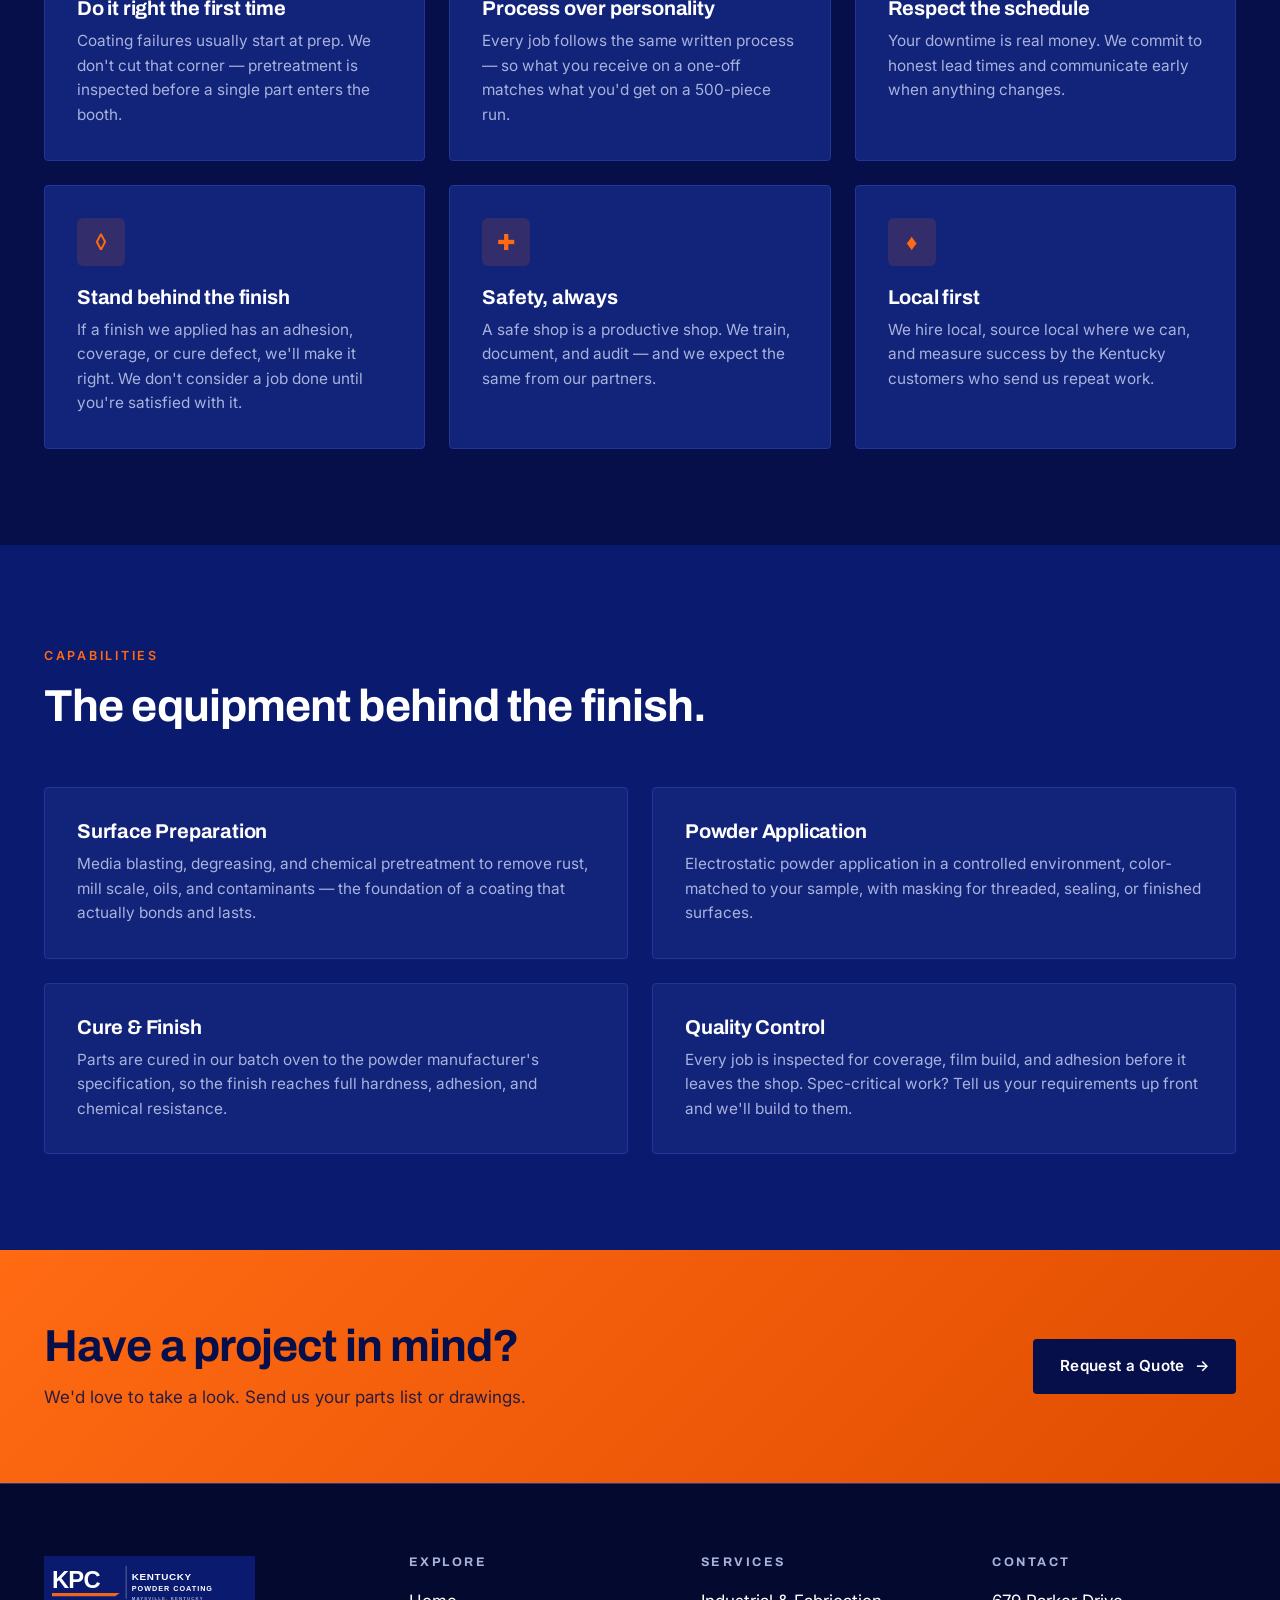
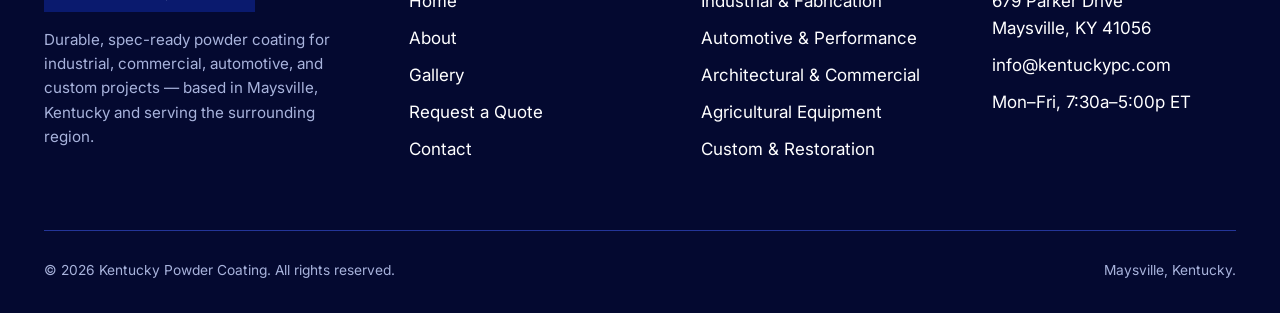
==== commit 7c813b43: "Localize site for Maysville, KY and replace placeholders - Add real address (679 Parker Drive, Maysv" ====
--- a/about.html
+++ b/about.html
@@ -3,8 +3,9 @@
 <head>
   <meta charset="utf-8" />
   <meta name="viewport" content="width=device-width, initial-scale=1" />
-  <title>About — Kentucky Powder Coating</title>
-  <meta name="description" content="Learn about Kentucky Powder Coating — a Kentucky-based finishing shop delivering durable, spec-ready coatings for industrial and custom projects." />
+  <title>About — Kentucky Powder Coating | Maysville, KY</title>
+  <meta name="description" content="Kentucky Powder Coating is a Maysville, KY finishing shop delivering durable, spec-ready coatings for industrial, automotive, and custom projects." />
+  <link rel="canonical" href="https://kentuckypc.com/about.html" />
   <link rel="preconnect" href="https://fonts.googleapis.com" />
   <link rel="preconnect" href="https://fonts.gstatic.com" crossorigin />
   <link rel="stylesheet" href="https://fonts.googleapis.com/css2?family=Archivo:wght@600;700;800&family=Inter:wght@400;500;600;700&display=swap" />
@@ -34,8 +35,9 @@
       <div class="container">
         <span class="eyebrow">About Us</span>
         <h1>A Kentucky finishing shop, built for real industrial work.</h1>
-        <p class="lead">Kentucky Powder Coating was founded to bring industrial-grade finishing
-          closer to home for the fabricators, builders, and makers of the Commonwealth.</p>
+        <p class="lead">Based in Maysville, Kentucky Powder Coating was founded to bring
+          industrial-grade finishing closer to home for the fabricators, builders, and makers
+          of northeastern Kentucky and the surrounding region.</p>
       </div>
     </section>
 
@@ -44,10 +46,9 @@
         <div class="reveal">
           <span class="eyebrow">Our Story</span>
           <h2>New shop. Decades of finishing experience.</h2>
-          <p>Kentucky Powder Coating was built by operators who came up on shop floors, running
-            blast cabinets, tuning spray guns, and chasing bake-off defects long before they ran
-            the business. We started KPC to do the work the right way — with proper pretreatment,
-            documented QC, and finishes that hold up to the conditions they were specified for.</p>
+          <p>Kentucky Powder Coating was built by people who care about doing the work the right
+            way — with proper pretreatment, careful application, and finishes that hold up to the
+            conditions they were specified for. No shortcuts on the steps that matter.</p>
           <p>We partnered with the team at Rangeris to bring that same commitment to quality
             and accountability into a new finishing operation serving Kentucky and the
             surrounding region.</p>
@@ -84,8 +85,8 @@
           <div class="card reveal">
             <div class="icon">◊</div>
             <h3>Stand behind the finish</h3>
-            <p>Every coating system we apply is warrantied in writing against adhesion,
-              coverage, and cure defects.</p>
+            <p>If a finish we applied has an adhesion, coverage, or cure defect, we'll make it
+              right. We don't consider a job done until you're satisfied with it.</p>
           </div>
           <div class="card reveal">
             <div class="icon">✚</div>
@@ -112,23 +113,23 @@
         <div class="grid grid-2">
           <div class="card reveal">
             <h3>Surface Preparation</h3>
-            <p>Enclosed blast bay with steel grit and aluminum oxide media, hot-wash degreasing,
-              and multi-stage iron-phosphate pretreatment for ferrous substrates.</p>
+            <p>Media blasting, degreasing, and chemical pretreatment to remove rust, mill scale,
+              oils, and contaminants — the foundation of a coating that actually bonds and lasts.</p>
           </div>
           <div class="card reveal">
-            <h3>Application Booth</h3>
-            <p>Controlled-environment powder booth with automated reclaim, certified applicators,
-              and color change capability for short-run production.</p>
+            <h3>Powder Application</h3>
+            <p>Electrostatic powder application in a controlled environment, color-matched to your
+              sample, with masking for threaded, sealing, or finished surfaces.</p>
           </div>
           <div class="card reveal">
-            <h3>Cure Oven</h3>
-            <p>Large-format batch oven with capacity for parts up to <strong>40 feet long and 10 feet wide</strong>,
-              and digital temperature logging per batch for documented cure verification.</p>
+            <h3>Cure &amp; Finish</h3>
+            <p>Parts are cured in our batch oven to the powder manufacturer's specification, so the
+              finish reaches full hardness, adhesion, and chemical resistance.</p>
           </div>
           <div class="card reveal">
             <h3>Quality Control</h3>
-            <p>Dry film thickness, cross-hatch adhesion, and mil-gauge inspection. Documented
-              QC reports available on request for spec-critical jobs.</p>
+            <p>Every job is inspected for coverage, film build, and adhesion before it leaves the
+              shop. Spec-critical work? Tell us your requirements up front and we'll build to them.</p>
           </div>
         </div>
       </div>
@@ -153,7 +154,7 @@
             <img src="assets/img/logo.png" alt="Kentucky Powder Coating" class="brand-logo" style="height:56px;" />
           </a>
           <p>Durable, spec-ready powder coating for industrial, commercial, automotive, and custom
-            projects across the Commonwealth of Kentucky.</p>
+            projects — based in Maysville, Kentucky and serving the surrounding region.</p>
         </div>
         <div>
           <h4>Explore</h4>
@@ -178,16 +179,15 @@
         <div>
           <h4>Contact</h4>
           <ul>
-            <li>Kentucky, USA</li>
+            <li>679 Parker Drive<br/>Maysville, KY 41056</li>
             <li><a href="mailto:info@kentuckypc.com">info@kentuckypc.com</a></li>
-            <li><a href="tel:">Phone — coming soon</a></li>
-            <li>Mon–Fri, 7:30a–5:00p</li>
+            <li>Mon–Fri, 7:30a–5:00p ET</li>
           </ul>
         </div>
       </div>
       <div class="footer-bottom">
         <span>© <span id="year"></span> Kentucky Powder Coating. All rights reserved.</span>
-        <span>Built in Kentucky.</span>
+        <span>Maysville, Kentucky.</span>
       </div>
     </div>
   </footer>
--- a/assets/css/styles.css
+++ b/assets/css/styles.css
@@ -614,6 +614,14 @@
 }
 .contact-info p { color: var(--color-text); margin: 0; }
 
+/* ---------- Map embed ---------- */
+.map-embed {
+  border: 1px solid var(--color-border);
+  border-radius: var(--radius);
+  overflow: hidden;
+  background: var(--color-surface);
+}
+
 /* ---------- Utilities ---------- */
 .text-center { text-align: center; }
 .mt-0 { margin-top: 0; }
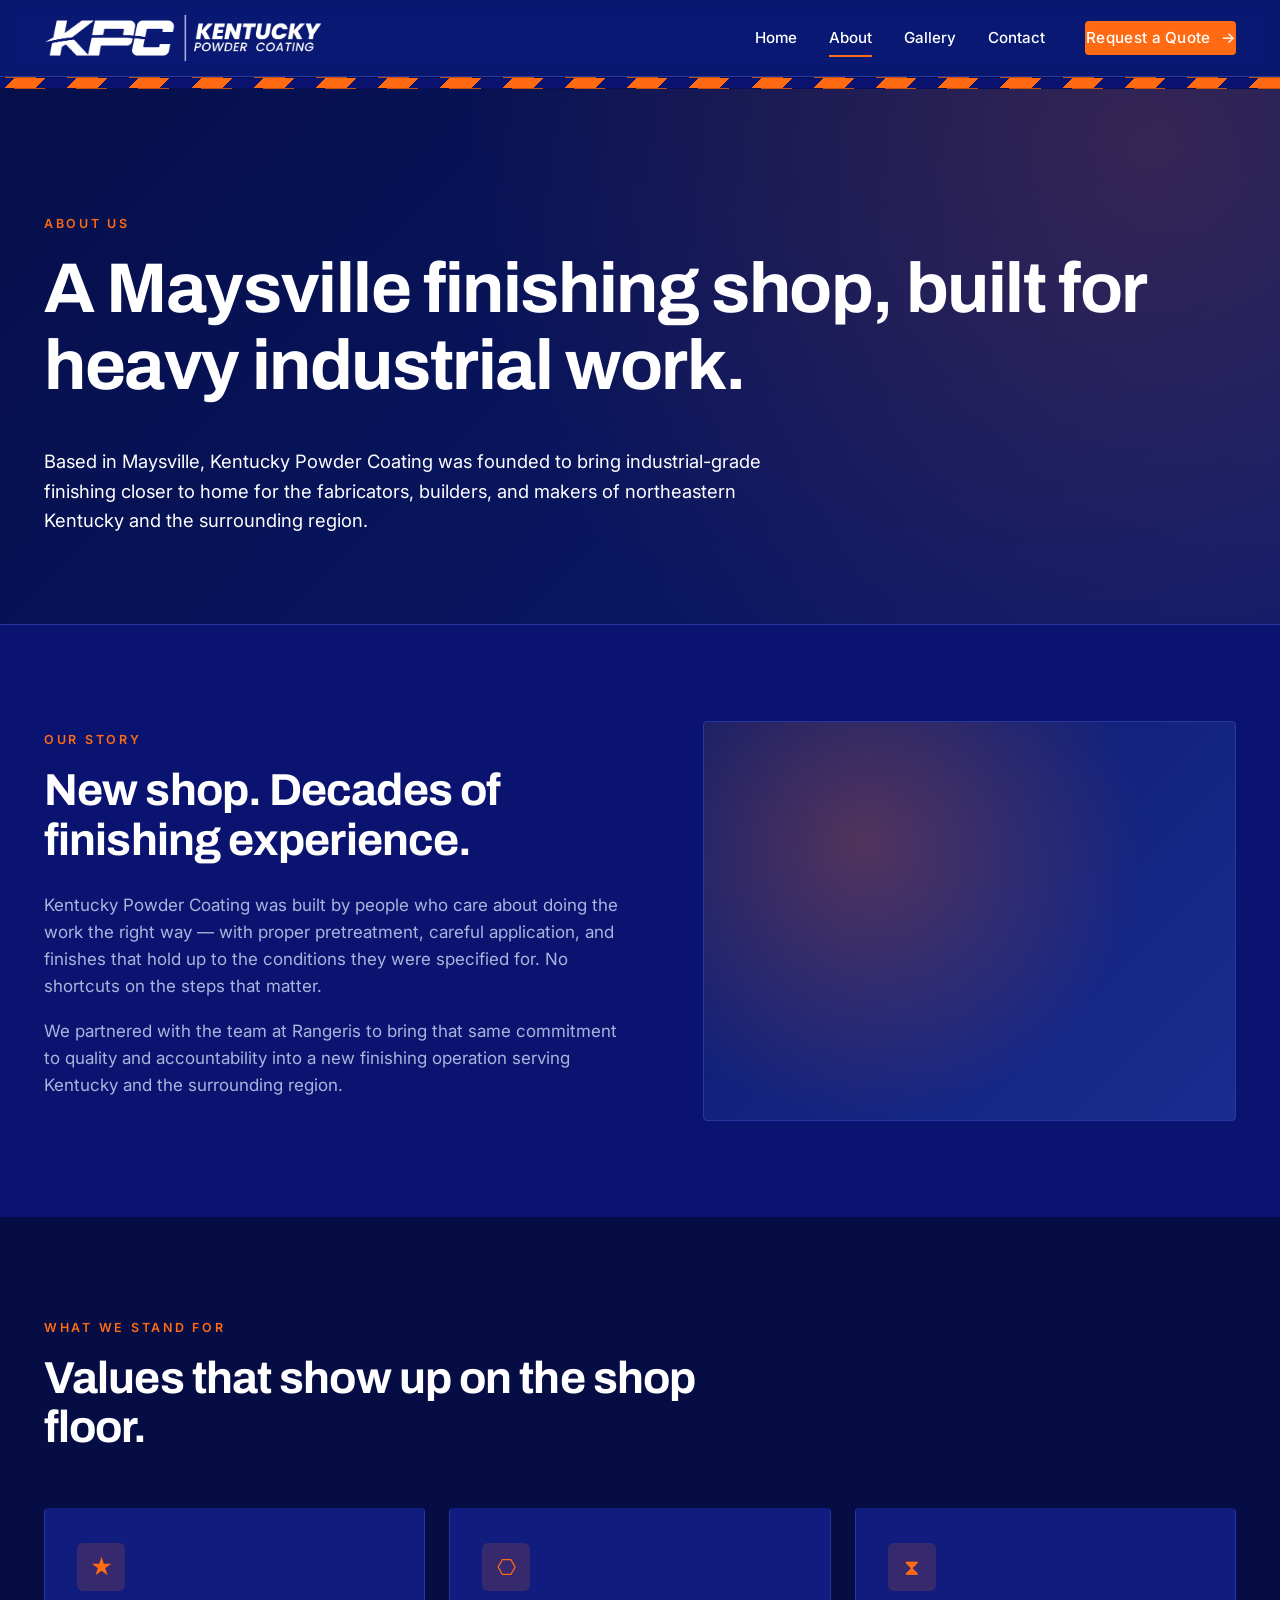
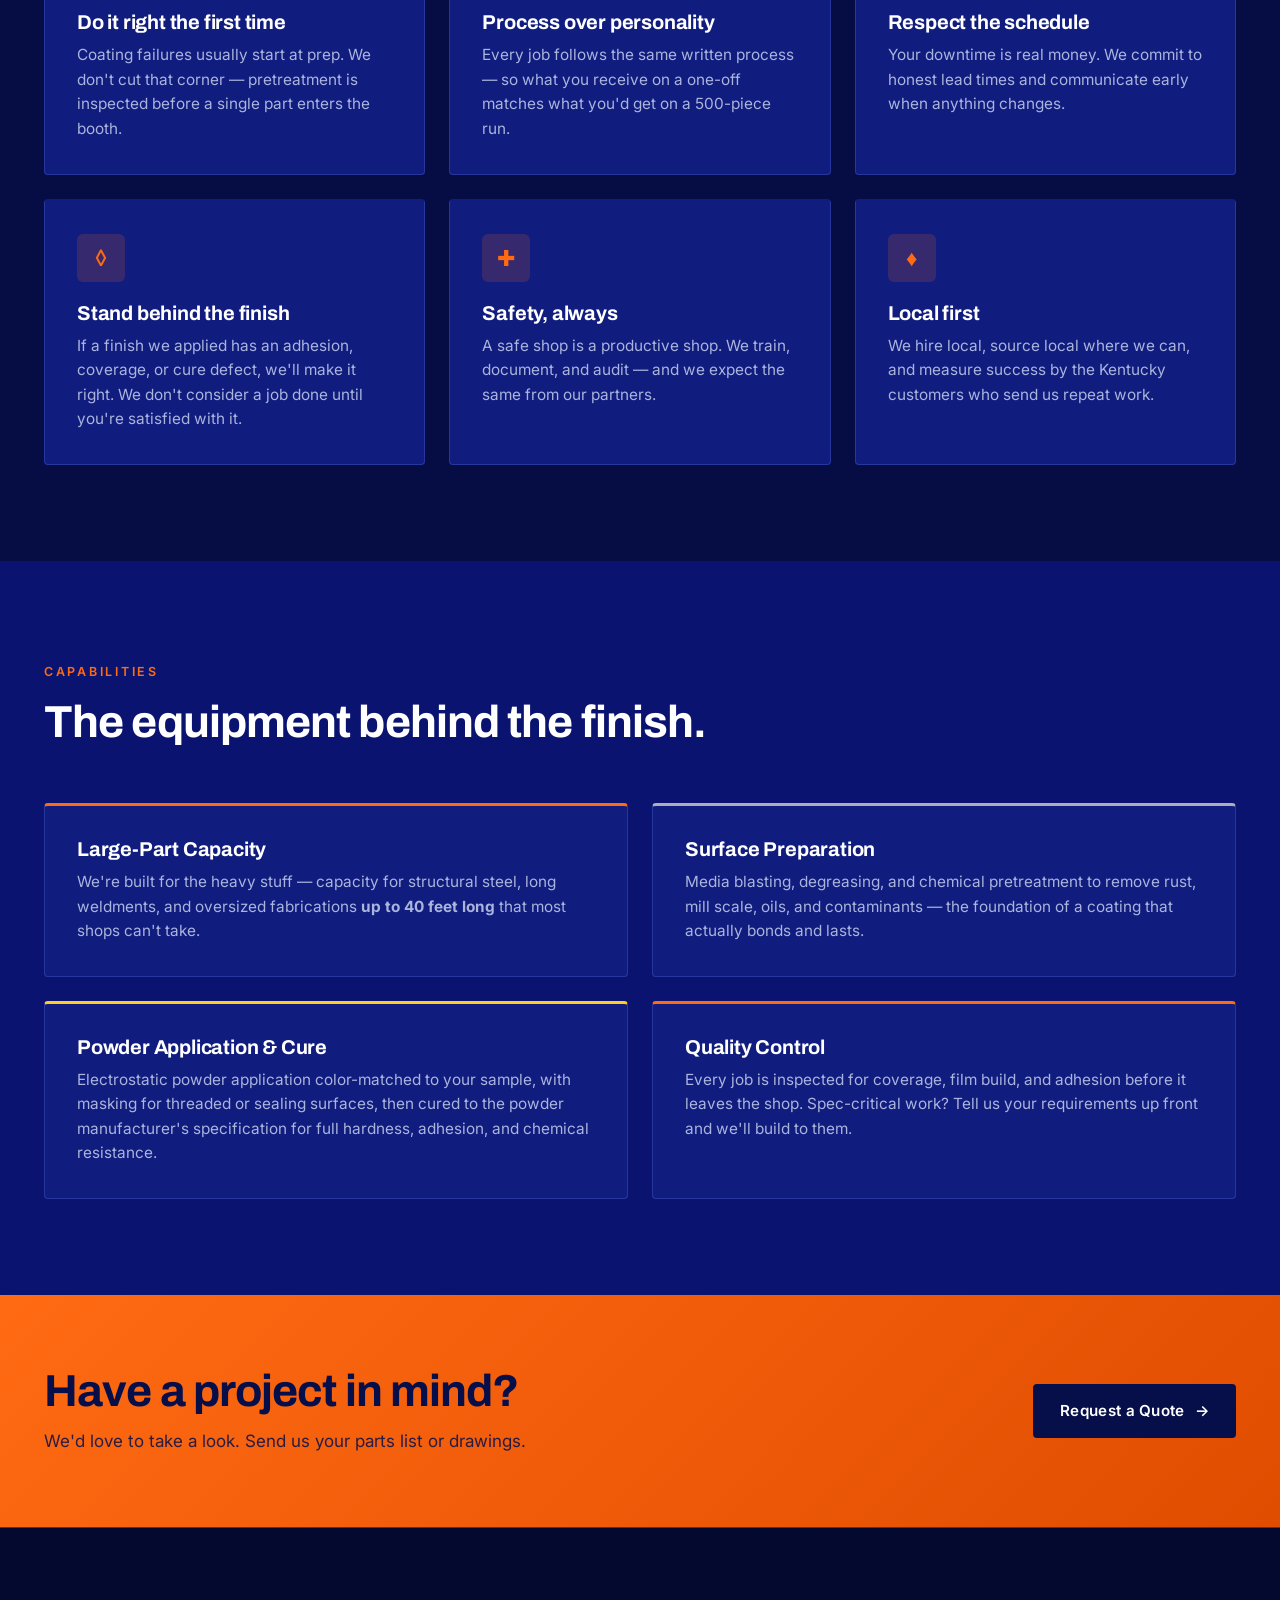
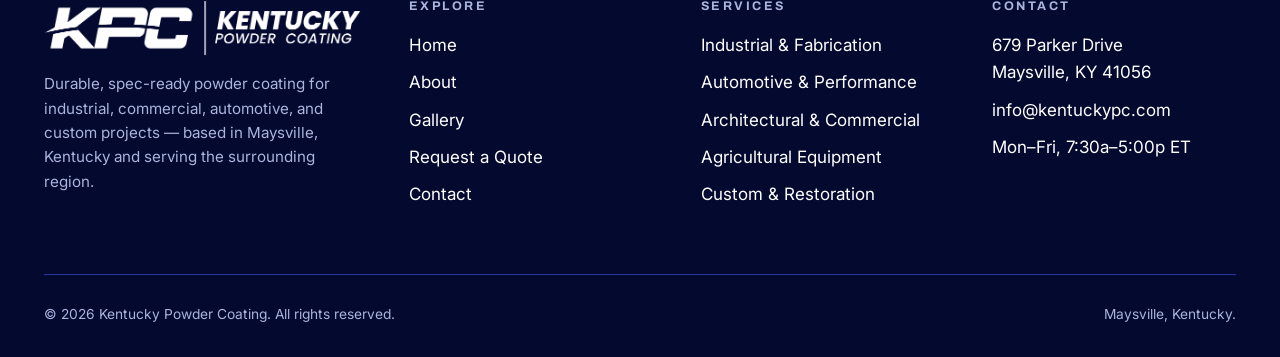
==== commit 1cfef488: "Add real KPC logo and heavy-industrial visual identity - Drop in real logo (white + color transparen" ====
--- a/about.html
+++ b/about.html
@@ -30,11 +30,13 @@
     </div>
   </header>
 
+  <div class="hazard-strip" aria-hidden="true"></div>
+
   <main>
     <section class="page-hero">
       <div class="container">
         <span class="eyebrow">About Us</span>
-        <h1>A Kentucky finishing shop, built for real industrial work.</h1>
+        <h1>A Maysville finishing shop, built for heavy industrial work.</h1>
         <p class="lead">Based in Maysville, Kentucky Powder Coating was founded to bring
           industrial-grade finishing closer to home for the fabricators, builders, and makers
           of northeastern Kentucky and the surrounding region.</p>
@@ -111,22 +113,23 @@
           <h2>The equipment behind the finish.</h2>
         </div>
         <div class="grid grid-2">
-          <div class="card reveal">
+          <div class="card accent-orange reveal">
+            <h3>Large-Part Capacity</h3>
+            <p>We're built for the heavy stuff — capacity for structural steel, long weldments,
+              and oversized fabrications <strong>up to 40 feet long</strong> that most shops can't take.</p>
+          </div>
+          <div class="card accent-steel reveal">
             <h3>Surface Preparation</h3>
             <p>Media blasting, degreasing, and chemical pretreatment to remove rust, mill scale,
               oils, and contaminants — the foundation of a coating that actually bonds and lasts.</p>
           </div>
-          <div class="card reveal">
-            <h3>Powder Application</h3>
-            <p>Electrostatic powder application in a controlled environment, color-matched to your
-              sample, with masking for threaded, sealing, or finished surfaces.</p>
-          </div>
-          <div class="card reveal">
-            <h3>Cure &amp; Finish</h3>
-            <p>Parts are cured in our batch oven to the powder manufacturer's specification, so the
-              finish reaches full hardness, adhesion, and chemical resistance.</p>
-          </div>
-          <div class="card reveal">
+          <div class="card accent-yellow reveal">
+            <h3>Powder Application &amp; Cure</h3>
+            <p>Electrostatic powder application color-matched to your sample, with masking for
+              threaded or sealing surfaces, then cured to the powder manufacturer's specification
+              for full hardness, adhesion, and chemical resistance.</p>
+          </div>
+          <div class="card accent-orange reveal">
             <h3>Quality Control</h3>
             <p>Every job is inspected for coverage, film build, and adhesion before it leaves the
               shop. Spec-critical work? Tell us your requirements up front and we'll build to them.</p>
--- a/assets/css/styles.css
+++ b/assets/css/styles.css
@@ -1,20 +1,27 @@
 /* Kentucky Powder Coating — modern industrial stylesheet */
 
 :root {
-  --color-bg: #0a1a6e;            /* brand navy (matches logo) */
-  --color-bg-deep: #060f4a;       /* deeper navy for alt sections */
-  --color-bg-alt: #060f4a;
-  --color-surface: #12237a;       /* elevated navy for cards */
-  --color-border: #243598;        /* navy border, visible but subtle */
+  --color-bg: #0a1470;            /* brand navy (matches KPC logo) */
+  --color-bg-deep: #060d45;       /* deeper navy for alt sections */
+  --color-bg-alt: #060d45;
+  --color-surface: #111d7e;       /* elevated navy for cards */
+  --color-border: #28379e;        /* navy border, visible but subtle */
   --color-text: #ffffff;
-  --color-muted: #a8b3dc;
-  --color-accent: #ff6a13;        /* cure-oven orange */
+  --color-muted: #aab4dd;
+  --color-accent: #ff6a13;        /* cure-oven / safety orange */
   --color-accent-hover: #ff8638;
-  --color-accent-soft: rgba(255, 106, 19, 0.14);
+  --color-accent-soft: rgba(255, 106, 19, 0.16);
+  --color-steel: #7d8288;         /* brand steel gray (from logo) */
+  --color-steel-light: #aab0b6;
+  --color-steel-soft: rgba(125, 130, 136, 0.16);
+  --color-yellow: #ffce26;        /* hazard / safety yellow */
   --max-w: 1240px;
   --radius: 4px;
   --ease: cubic-bezier(0.22, 1, 0.36, 1);
   --shadow-lg: 0 20px 60px rgba(0, 0, 0, 0.45);
+  /* diagonal hazard stripes (orange ⁄ navy) */
+  --hazard: repeating-linear-gradient(-45deg, var(--color-accent) 0 22px, #0a1470 22px 44px);
+  --hazard-yellow: repeating-linear-gradient(-45deg, var(--color-yellow) 0 22px, #11161f 22px 44px);
 }
 
 * { box-sizing: border-box; }
@@ -614,6 +621,80 @@
 }
 .contact-info p { color: var(--color-text); margin: 0; }
 
+/* ---------- Heavy-industrial accents ---------- */
+.hazard-strip {
+  height: 12px;
+  background: var(--hazard);
+  border-top: 1px solid rgba(0,0,0,0.25);
+  border-bottom: 1px solid rgba(0,0,0,0.25);
+}
+.hazard-strip.thin { height: 8px; }
+
+/* Big capacity callout used in the hero */
+.capacity-badge {
+  display: inline-flex;
+  align-items: center;
+  gap: 14px;
+  padding: 12px 20px 12px 16px;
+  background: rgba(0,0,0,0.22);
+  border: 1px solid var(--color-accent);
+  border-left: 5px solid var(--color-accent);
+  border-radius: var(--radius);
+  margin-bottom: 28px;
+}
+.capacity-badge .big {
+  font-family: "Archivo", sans-serif;
+  font-weight: 800;
+  font-size: 1.9rem;
+  line-height: 0.9;
+  color: var(--color-yellow);
+  letter-spacing: -0.02em;
+}
+.capacity-badge .lbl {
+  font-size: 0.8rem;
+  letter-spacing: 0.16em;
+  text-transform: uppercase;
+  color: var(--color-text);
+  font-weight: 600;
+  line-height: 1.3;
+}
+
+/* Steel-plate feature band — heavy industrial centerpiece */
+.steel-band {
+  position: relative;
+  background:
+    linear-gradient(135deg, rgba(6,13,69,0.92), rgba(10,20,112,0.86)),
+    repeating-linear-gradient(45deg, #3a3d42 0 2px, #2c2f33 2px 6px),
+    linear-gradient(180deg, #43464b, #2a2c30);
+  border-top: 12px solid transparent;
+  border-image: var(--hazard) 12;
+  overflow: hidden;
+}
+.steel-band .container { position: relative; z-index: 2; }
+.steel-figure {
+  font-family: "Archivo", sans-serif;
+  font-weight: 800;
+  font-size: clamp(3.4rem, 9vw, 7rem);
+  line-height: 0.85;
+  letter-spacing: -0.03em;
+  color: var(--color-yellow);
+  text-shadow: 0 2px 0 rgba(0,0,0,0.35);
+  margin: 0;
+}
+.steel-figure span { color: var(--color-text); display: block; font-size: 0.32em; letter-spacing: 0.06em; margin-top: 8px; }
+
+/* Colored category accents for cards (adds variety / industrial color-coding) */
+.card { border-top: 3px solid transparent; }
+.card.accent-orange { border-top-color: var(--color-accent); }
+.card.accent-steel  { border-top-color: var(--color-steel-light); }
+.card.accent-yellow { border-top-color: var(--color-yellow); }
+.card.accent-orange .icon { background: var(--color-accent-soft); color: var(--color-accent); }
+.card.accent-steel  .icon { background: var(--color-steel-soft); color: var(--color-steel-light); }
+.card.accent-yellow .icon { background: rgba(255,206,38,0.16); color: var(--color-yellow); }
+
+/* Brand logo a touch larger to show wordmark detail */
+.brand-logo { height: 48px; }
+
 /* ---------- Map embed ---------- */
 .map-embed {
   border: 1px solid var(--color-border);
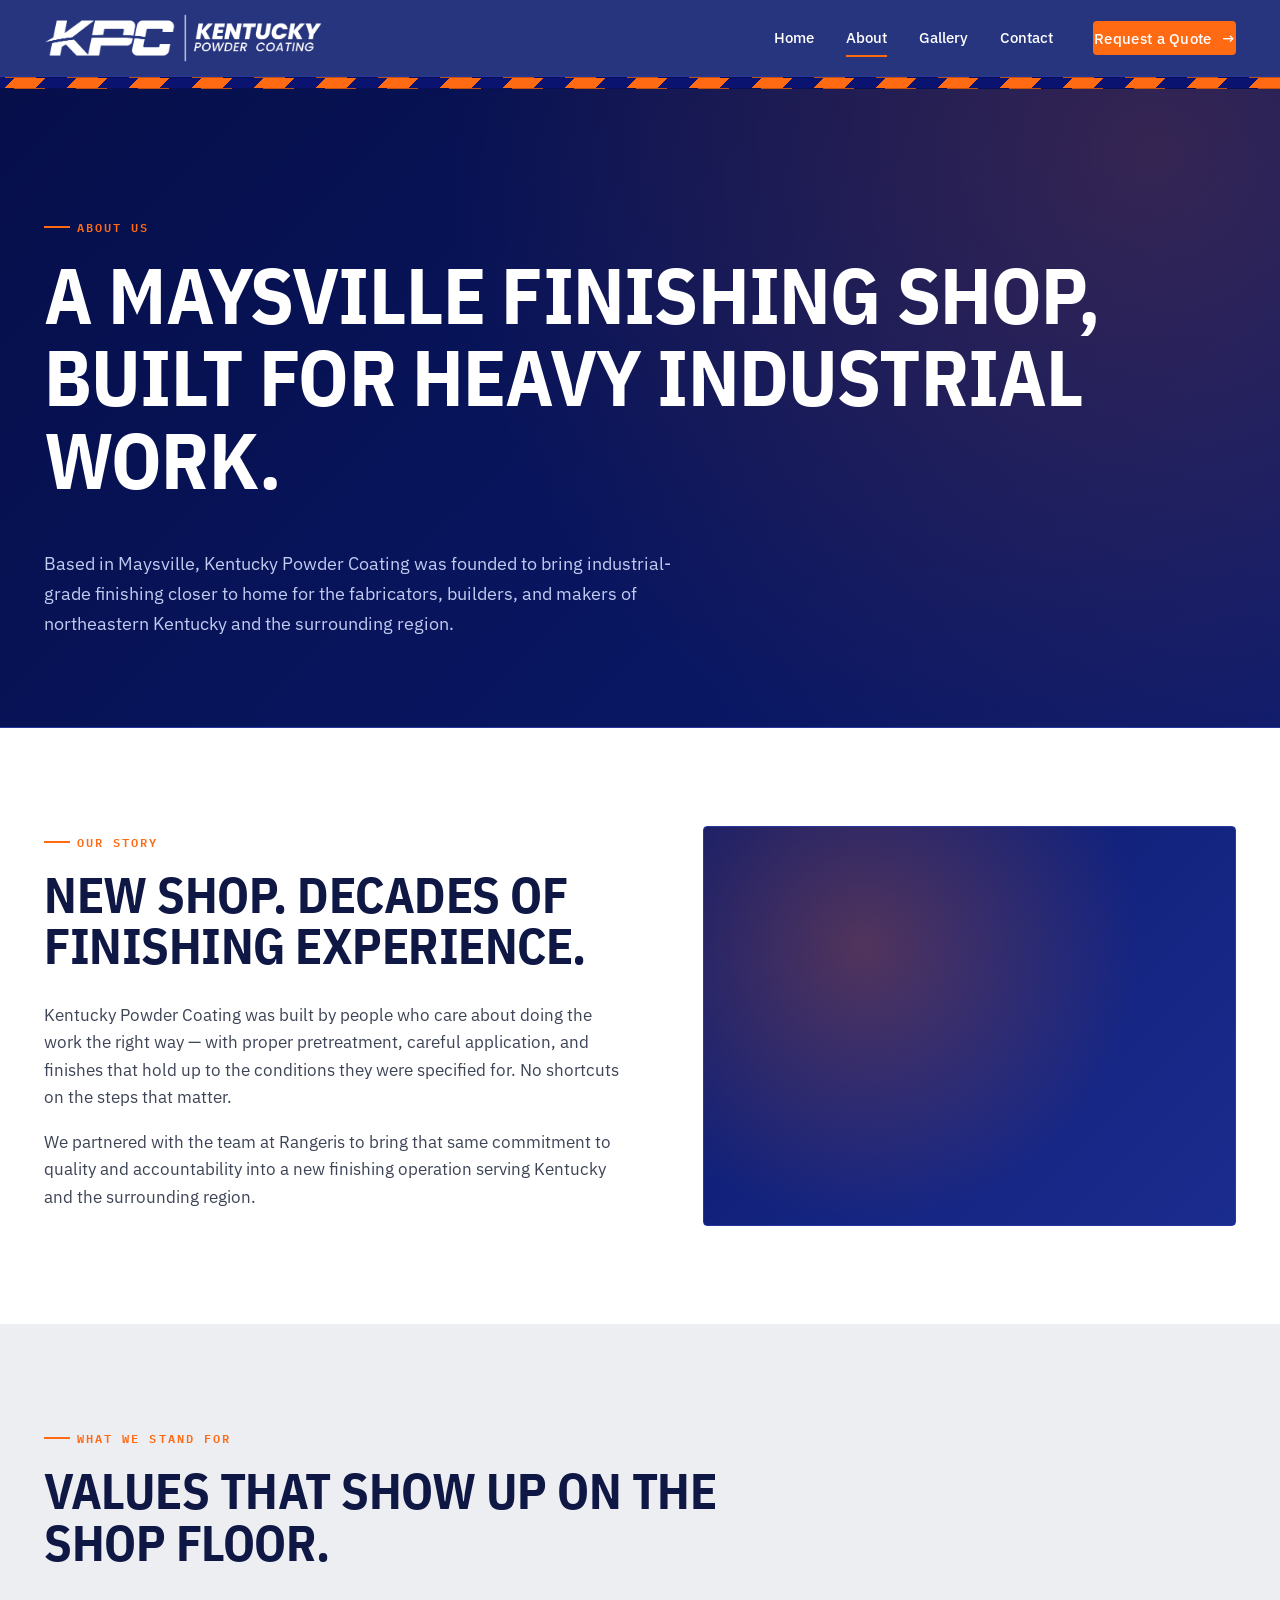
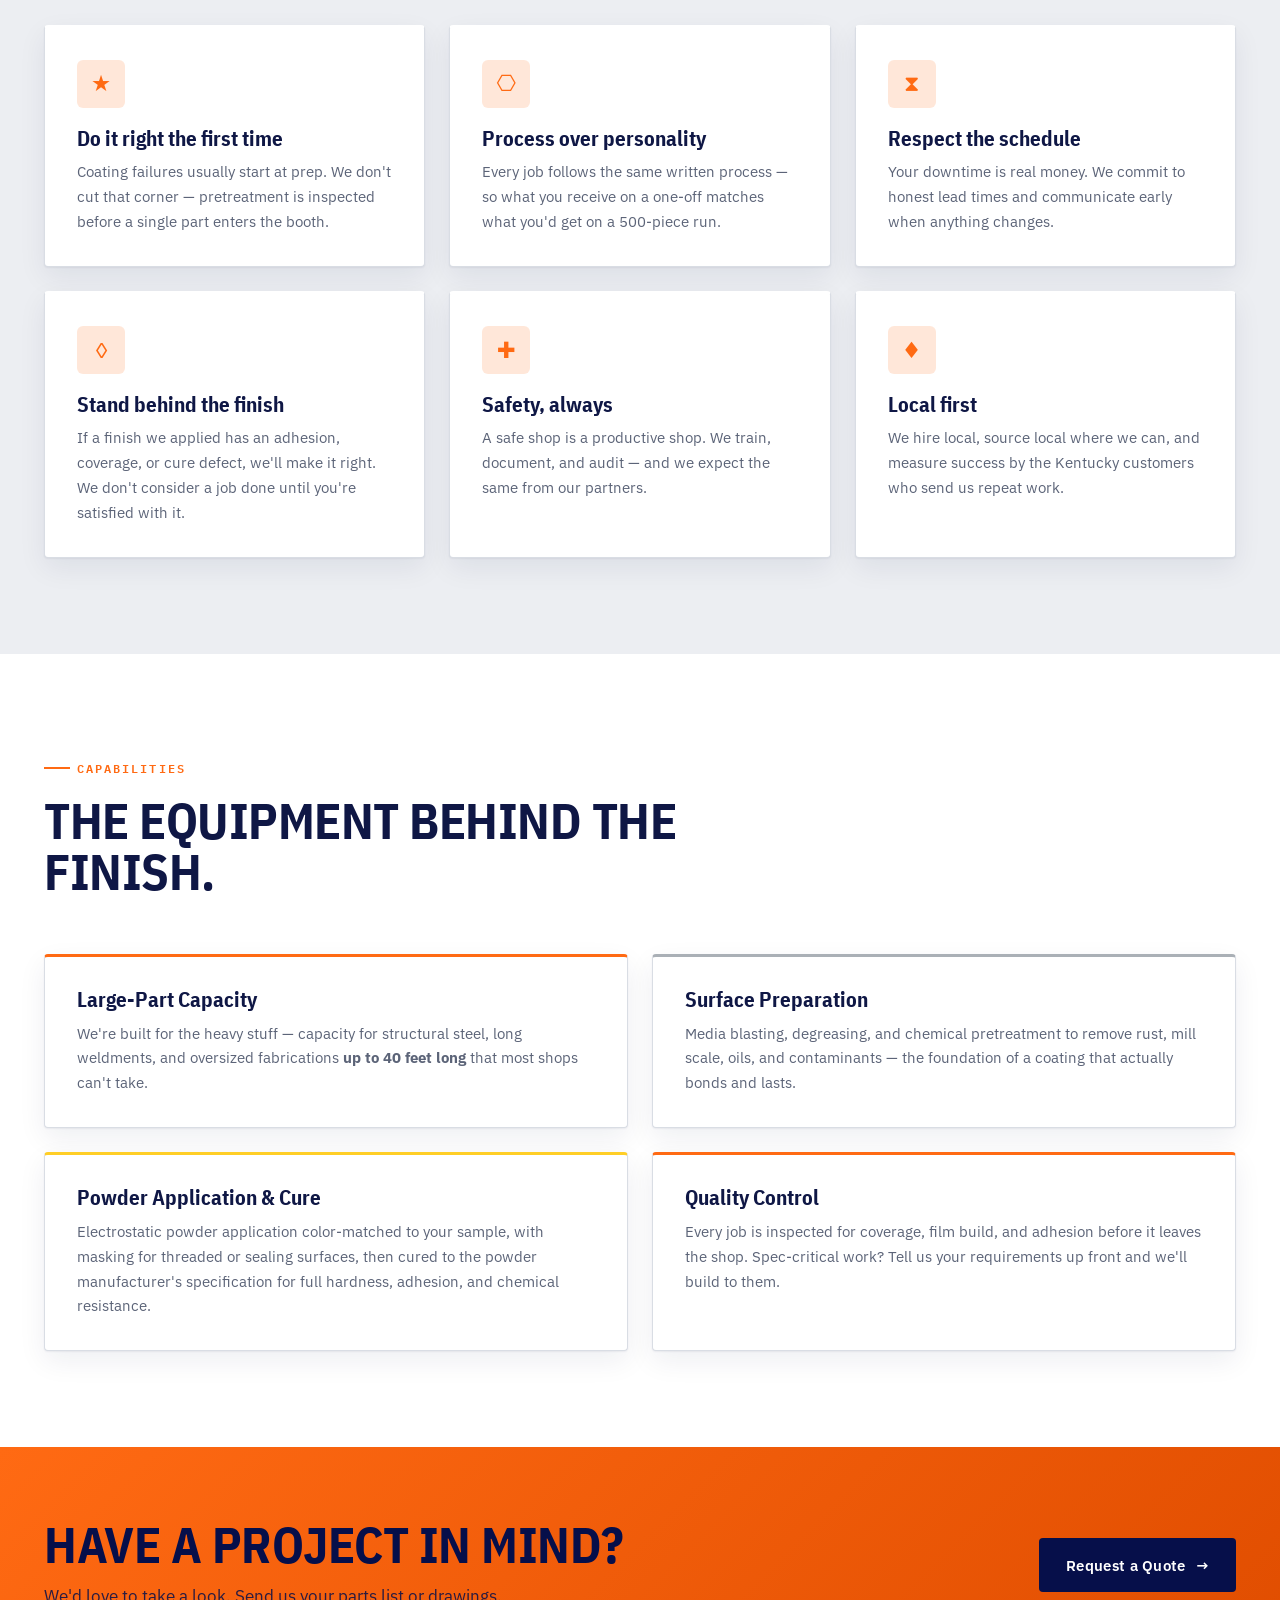
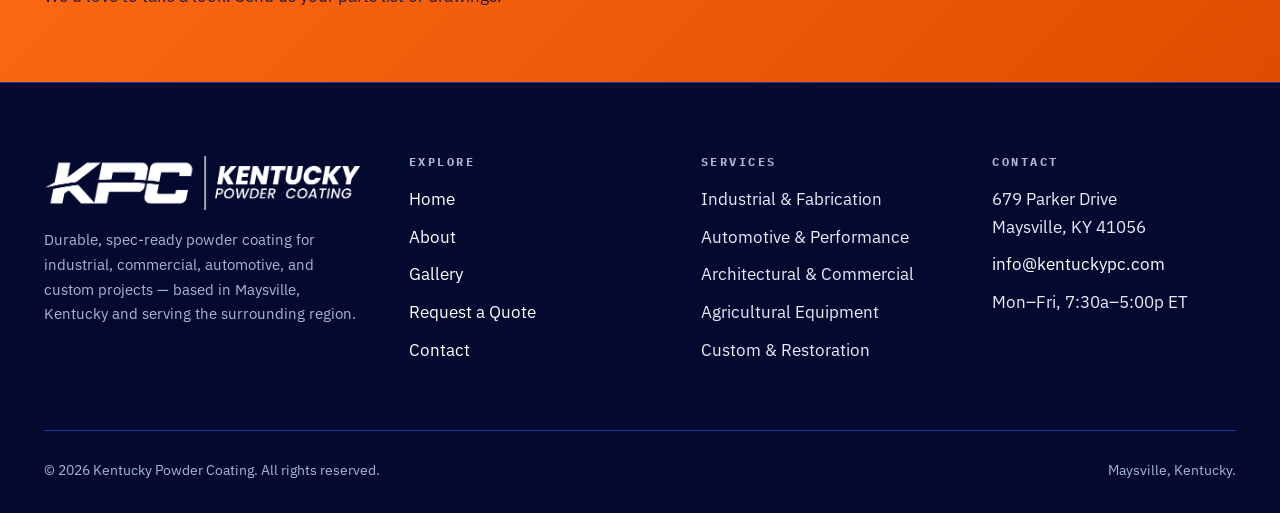
==== commit d3d185d9: "Elevate design: IBM Plex type system, finish swatches, 40-ft ruler - Replace Inter/Archivo with the " ====
--- a/about.html
+++ b/about.html
@@ -8,7 +8,10 @@
   <link rel="canonical" href="https://kentuckypc.com/about.html" />
   <link rel="preconnect" href="https://fonts.googleapis.com" />
   <link rel="preconnect" href="https://fonts.gstatic.com" crossorigin />
-  <link rel="stylesheet" href="https://fonts.googleapis.com/css2?family=Archivo:wght@600;700;800&family=Inter:wght@400;500;600;700&display=swap" />
+  <link rel="stylesheet" href="https://fonts.googleapis.com/css2?family=IBM+Plex+Mono:wght@500;600;700&family=IBM+Plex+Sans:wght@400;500;600;700&family=IBM+Plex+Sans+Condensed:wght@600;700&display=swap" />
+  <link rel="icon" href="favicon.ico" sizes="any" />
+  <link rel="icon" type="image/png" href="assets/img/icon-512.png" />
+  <link rel="apple-touch-icon" href="apple-touch-icon.png" />
   <link rel="stylesheet" href="assets/css/styles.css" />
 </head>
 <body>
--- a/assets/css/styles.css
+++ b/assets/css/styles.css
@@ -15,8 +15,22 @@
   --color-steel-light: #aab0b6;
   --color-steel-soft: rgba(125, 130, 136, 0.16);
   --color-yellow: #ffce26;        /* hazard / safety yellow */
+  /* light-theme tokens for body sections (hybrid look) */
+  --paper: #ffffff;               /* base section background */
+  --paper-alt: #eceef2;           /* alternating light-steel background */
+  --ink: #0f1745;                 /* headings — deep navy */
+  --ink-body: #3d4456;            /* body copy */
+  --ink-soft: #5c6478;            /* muted copy on light */
+  --line: #d9dde4;                /* light borders */
+  --muted-on-dark: #c2cbf0;       /* readable muted text on navy sections */
+  --shadow-card: 0 1px 2px rgba(16,23,69,0.06), 0 10px 28px rgba(16,23,69,0.07);
+  --shadow-card-hover: 0 2px 4px rgba(16,23,69,0.08), 0 18px 40px rgba(16,23,69,0.12);
   --max-w: 1240px;
   --radius: 4px;
+  /* type system — IBM Plex: Condensed (display) · Sans (body) · Mono (specs) */
+  --font-display: "IBM Plex Sans Condensed", "Arial Narrow", sans-serif;
+  --font-body: "IBM Plex Sans", system-ui, "Helvetica Neue", Arial, sans-serif;
+  --font-mono: "IBM Plex Mono", ui-monospace, "SFMono-Regular", Menlo, monospace;
   --ease: cubic-bezier(0.22, 1, 0.36, 1);
   --shadow-lg: 0 20px 60px rgba(0, 0, 0, 0.45);
   /* diagonal hazard stripes (orange ⁄ navy) */
@@ -30,11 +44,11 @@
 
 body {
   margin: 0;
-  font-family: "Inter", "Helvetica Neue", Arial, sans-serif;
+  font-family: var(--font-body);
   font-size: 17px;
-  line-height: 1.6;
-  color: var(--color-text);
-  background: var(--color-bg);
+  line-height: 1.62;
+  color: var(--ink-body);
+  background: var(--paper);
   -webkit-font-smoothing: antialiased;
   text-rendering: optimizeLegibility;
 }
@@ -45,19 +59,22 @@
 a:hover { color: var(--color-accent-hover); }
 
 h1, h2, h3, h4 {
-  font-family: "Archivo", "Inter", sans-serif;
+  font-family: var(--font-display);
   font-weight: 700;
-  line-height: 1.1;
-  letter-spacing: -0.02em;
+  line-height: 1.04;
+  letter-spacing: -0.01em;
   margin: 0 0 0.6em;
-}
-
-h1 { font-size: clamp(2.4rem, 5.5vw, 4.4rem); }
-h2 { font-size: clamp(1.8rem, 3.5vw, 2.8rem); }
-h3 { font-size: 1.25rem; letter-spacing: -0.01em; }
-
-p { margin: 0 0 1em; color: var(--color-muted); }
-p.lead { font-size: 1.15rem; color: var(--color-text); max-width: 60ch; }
+  color: var(--ink);
+  text-transform: uppercase;
+}
+
+h1 { font-size: clamp(2.7rem, 6.2vw, 5rem); }
+h2 { font-size: clamp(2rem, 4vw, 3.1rem); }
+h3 { font-size: 1.3rem; letter-spacing: 0; text-transform: none; }
+h4 { text-transform: none; }
+
+p { margin: 0 0 1em; color: var(--ink-body); }
+p.lead { font-size: 1.15rem; color: var(--ink); max-width: 60ch; }
 
 .container {
   width: 100%;
@@ -67,14 +84,32 @@
 }
 
 .eyebrow {
-  display: inline-block;
-  font-size: 0.78rem;
-  letter-spacing: 0.22em;
+  display: inline-flex;
+  align-items: center;
+  gap: 0.6em;
+  font-family: var(--font-mono);
+  font-size: 0.72rem;
+  letter-spacing: 0.18em;
   text-transform: uppercase;
   color: var(--color-accent);
   font-weight: 600;
-  margin-bottom: 1rem;
-}
+  margin-bottom: 1.1rem;
+}
+/* spec-sheet tick before each eyebrow label */
+.eyebrow::before {
+  content: "";
+  width: 26px;
+  height: 2px;
+  background: var(--color-accent);
+  display: inline-block;
+}
+
+/* mono treatment for all uppercase data/labels (spec-sheet feel) */
+.field label,
+.footer-grid h4,
+.contact-info h4,
+.hero-meta .stat span,
+.gallery-item .overlay span { font-family: var(--font-mono); }
 
 /* ---------- Buttons ---------- */
 .btn {
@@ -133,7 +168,7 @@
   align-items: center;
   gap: 12px;
   color: var(--color-text);
-  font-family: "Archivo", sans-serif;
+  font-family: var(--font-display);
   font-weight: 700;
   letter-spacing: -0.01em;
   text-decoration: none;
@@ -275,7 +310,7 @@
 }
 .hero-meta .stat strong {
   display: block;
-  font-family: "Archivo", sans-serif;
+  font-family: var(--font-display);
   font-size: 2rem;
   font-weight: 700;
   color: var(--color-text);
@@ -306,9 +341,17 @@
 .page-hero .container { position: relative; z-index: 2; }
 .page-hero p.lead { margin-top: 8px; }
 
+/* ---------- Keep text light inside the dark (navy/steel) sections ---------- */
+/* (hero h1 keeps its own white gradient — don't override its color here) */
+.page-hero h1,
+.steel-band h1, .steel-band h2, .steel-band h3 { color: #ffffff; }
+.hero .lead, .hero p,
+.page-hero .lead, .page-hero p,
+.steel-band p, .steel-band .lead { color: var(--muted-on-dark); }
+
 /* ---------- Sections ---------- */
 section { padding: 96px 0; }
-section.alt { background: var(--color-bg-alt); }
+section.alt { background: var(--paper-alt); }
 section h2 + p.lead { margin-bottom: 3rem; }
 
 .section-head { max-width: 720px; margin-bottom: 56px; }
@@ -329,16 +372,20 @@
 }
 
 .card {
-  background: var(--color-surface);
-  border: 1px solid var(--color-border);
+  background: var(--card, #ffffff);
+  border: 1px solid var(--line);
   border-radius: var(--radius);
   padding: 32px;
-  transition: transform 0.3s var(--ease), border-color 0.3s var(--ease);
+  box-shadow: var(--shadow-card);
+  transition: transform 0.3s var(--ease), border-color 0.3s var(--ease), box-shadow 0.3s var(--ease);
 }
 .card:hover {
   transform: translateY(-4px);
   border-color: var(--color-accent);
-}
+  box-shadow: var(--shadow-card-hover);
+}
+.card h3 { color: var(--ink); }
+.card p { color: var(--ink-soft); }
 .card .icon {
   width: 48px; height: 48px;
   display: grid; place-items: center;
@@ -383,11 +430,11 @@
   grid-template-columns: 80px 1fr;
   gap: 28px;
   padding: 32px 0;
-  border-top: 1px solid var(--color-border);
-}
-.step:last-child { border-bottom: 1px solid var(--color-border); }
+  border-top: 1px solid var(--line);
+}
+.step:last-child { border-bottom: 1px solid var(--line); }
 .step .num {
-  font-family: "Archivo", sans-serif;
+  font-family: var(--font-mono);
   font-size: 2.2rem;
   font-weight: 700;
   color: var(--color-accent);
@@ -425,7 +472,10 @@
   background: #040930;
   border-top: 1px solid var(--color-border);
   padding: 72px 0 32px;
-}
+  color: #e7ebf7;
+}
+.site-footer p { color: var(--color-muted); }
+.site-footer li { color: #e7ebf7; }
 .footer-grid {
   display: grid;
   grid-template-columns: 1.3fr 1fr 1fr 1fr;
@@ -464,11 +514,13 @@
 
 /* ---------- Forms ---------- */
 .form {
-  background: var(--color-surface);
-  border: 1px solid var(--color-border);
+  background: #ffffff;
+  border: 1px solid var(--line);
   border-radius: var(--radius);
   padding: 40px;
-}
+  box-shadow: var(--shadow-card);
+}
+.form h3 { color: var(--ink); }
 @media (max-width: 640px) { .form { padding: 28px 22px; } }
 .form .row {
   display: grid;
@@ -482,7 +534,7 @@
   font-size: 0.82rem;
   letter-spacing: 0.1em;
   text-transform: uppercase;
-  color: var(--color-muted);
+  color: var(--ink-soft);
   margin-bottom: 8px;
   font-weight: 600;
 }
@@ -491,10 +543,10 @@
 .field textarea {
   width: 100%;
   padding: 14px 16px;
-  background: var(--color-bg-deep);
-  border: 1px solid var(--color-border);
+  background: #fbfcfd;
+  border: 1px solid var(--line);
   border-radius: var(--radius);
-  color: var(--color-text);
+  color: var(--ink);
   font-family: inherit;
   font-size: 1rem;
   transition: border-color 0.2s var(--ease), box-shadow 0.2s var(--ease);
@@ -507,7 +559,7 @@
   box-shadow: 0 0 0 3px var(--color-accent-soft);
 }
 .field textarea { resize: vertical; min-height: 140px; }
-.field-hint { font-size: 0.82rem; color: var(--color-muted); margin-top: 6px; }
+.field-hint { font-size: 0.82rem; color: var(--ink-soft); margin-top: 6px; }
 
 /* ---------- Gallery ---------- */
 .gallery-filters {
@@ -517,9 +569,9 @@
   margin-bottom: 40px;
 }
 .gallery-filters button {
-  background: transparent;
-  border: 1px solid var(--color-border);
-  color: var(--color-muted);
+  background: #ffffff;
+  border: 1px solid var(--line);
+  color: var(--ink-soft);
   padding: 8px 18px;
   border-radius: 999px;
   font-size: 0.88rem;
@@ -527,7 +579,7 @@
   transition: all 0.2s var(--ease);
   font-family: inherit;
 }
-.gallery-filters button:hover { color: var(--color-text); border-color: var(--color-muted); }
+.gallery-filters button:hover { color: var(--ink); border-color: var(--color-steel); }
 .gallery-filters button.active {
   background: var(--color-accent);
   border-color: var(--color-accent);
@@ -577,7 +629,7 @@
 .gallery-item:hover .overlay { opacity: 1; }
 .gallery-item .overlay strong {
   color: #fff;
-  font-family: "Archivo", sans-serif;
+  font-family: var(--font-display);
   font-weight: 700;
   display: block;
 }
@@ -609,9 +661,9 @@
 @media (max-width: 900px) { .contact-grid { grid-template-columns: 1fr; } }
 .contact-info .block {
   padding: 24px 0;
-  border-top: 1px solid var(--color-border);
-}
-.contact-info .block:last-child { border-bottom: 1px solid var(--color-border); }
+  border-top: 1px solid var(--line);
+}
+.contact-info .block:last-child { border-bottom: 1px solid var(--line); }
 .contact-info h4 {
   font-size: 0.78rem;
   letter-spacing: 0.2em;
@@ -619,7 +671,7 @@
   color: var(--color-accent);
   margin-bottom: 8px;
 }
-.contact-info p { color: var(--color-text); margin: 0; }
+.contact-info p { color: var(--ink); margin: 0; }
 
 /* ---------- Heavy-industrial accents ---------- */
 .hazard-strip {
@@ -643,7 +695,7 @@
   margin-bottom: 28px;
 }
 .capacity-badge .big {
-  font-family: "Archivo", sans-serif;
+  font-family: var(--font-display);
   font-weight: 800;
   font-size: 1.9rem;
   line-height: 0.9;
@@ -672,7 +724,7 @@
 }
 .steel-band .container { position: relative; z-index: 2; }
 .steel-figure {
-  font-family: "Archivo", sans-serif;
+  font-family: var(--font-display);
   font-weight: 800;
   font-size: clamp(3.4rem, 9vw, 7rem);
   line-height: 0.85;
@@ -682,6 +734,110 @@
   margin: 0;
 }
 .steel-figure span { color: var(--color-text); display: block; font-size: 0.32em; letter-spacing: 0.06em; margin-top: 8px; }
+
+/* Signature: dimensional 40-ft ruler */
+.steel-head {
+  display: grid;
+  grid-template-columns: 1.2fr 1fr;
+  gap: 48px;
+  align-items: end;
+  margin-bottom: 48px;
+}
+@media (max-width: 820px) { .steel-head { grid-template-columns: 1fr; gap: 20px; } }
+.steel-head h2 { color: #fff; margin: 0; }
+.steel-head p { color: var(--muted-on-dark); margin: 0; }
+
+.ruler-readout { display: flex; align-items: baseline; gap: 14px; margin-bottom: 4px; }
+.ruler-readout .num {
+  font-family: var(--font-display);
+  font-weight: 700;
+  font-size: clamp(4.5rem, 13vw, 10rem);
+  line-height: 0.78;
+  color: var(--color-yellow);
+  text-shadow: 0 2px 0 rgba(0,0,0,0.35);
+}
+.ruler-readout .unit {
+  font-family: var(--font-mono);
+  font-size: clamp(0.9rem, 2vw, 1.1rem);
+  letter-spacing: 0.32em;
+  text-transform: uppercase;
+  color: #fff;
+}
+.ruler-scale {
+  position: relative;
+  height: 38px;
+  border-bottom: 2px solid var(--color-yellow);
+  /* minor ticks every foot */
+  background-image: repeating-linear-gradient(to right, rgba(255,255,255,0.45) 0 1px, transparent 1px calc(100% / 40));
+  background-position: left bottom;
+}
+.ruler-scale::before {
+  /* major ticks every 10 ft */
+  content: "";
+  position: absolute;
+  left: 0; right: 0; bottom: 0;
+  height: 26px;
+  background-image: repeating-linear-gradient(to right, var(--color-yellow) 0 2px, transparent 2px 25%);
+}
+.ruler-labels {
+  display: flex;
+  justify-content: space-between;
+  margin-top: 10px;
+  font-family: var(--font-mono);
+  font-size: 0.82rem;
+  letter-spacing: 0.08em;
+  color: var(--muted-on-dark);
+}
+.ruler-labels b { color: #fff; font-weight: 600; }
+.ruler-labels .end { color: var(--color-yellow); }
+
+/* Finish swatch system — real powder-coat colors as a brand device */
+.swatch-grid {
+  display: grid;
+  grid-template-columns: repeat(4, 1fr);
+  gap: 16px;
+}
+@media (max-width: 900px) { .swatch-grid { grid-template-columns: repeat(2, 1fr); } }
+@media (max-width: 480px) { .swatch-grid { grid-template-columns: 1fr 1fr; } }
+.swatch {
+  border: 1px solid var(--line);
+  border-radius: var(--radius);
+  overflow: hidden;
+  background: #fff;
+  box-shadow: var(--shadow-card);
+  transition: transform 0.25s var(--ease), box-shadow 0.25s var(--ease);
+}
+.swatch:hover { transform: translateY(-4px); box-shadow: var(--shadow-card-hover); }
+.swatch .chip {
+  height: 104px;
+  /* sheen suggests a glossy cured finish */
+  background-image: linear-gradient(135deg, rgba(255,255,255,0.32), rgba(255,255,255,0) 42%);
+}
+.swatch .meta { padding: 13px 15px; }
+.swatch .ral {
+  font-family: var(--font-mono);
+  font-size: 0.72rem;
+  letter-spacing: 0.06em;
+  text-transform: uppercase;
+  color: var(--ink-soft);
+  display: block;
+  margin-bottom: 2px;
+}
+.swatch .name { font-weight: 600; color: var(--ink); font-size: 0.95rem; }
+
+.finish-tags { display: flex; gap: 10px; flex-wrap: wrap; margin-top: 28px; }
+.finish-tag {
+  font-family: var(--font-mono);
+  font-size: 0.74rem;
+  letter-spacing: 0.1em;
+  text-transform: uppercase;
+  padding: 9px 15px;
+  border: 1px solid var(--line);
+  border-radius: 999px;
+  color: var(--ink-soft);
+  background: #fff;
+}
+.finish-tag b { color: var(--color-accent); font-weight: 600; }
 
 /* Colored category accents for cards (adds variety / industrial color-coding) */
 .card { border-top: 3px solid transparent; }
@@ -697,10 +853,11 @@
 
 /* ---------- Map embed ---------- */
 .map-embed {
-  border: 1px solid var(--color-border);
+  border: 1px solid var(--line);
   border-radius: var(--radius);
   overflow: hidden;
-  background: var(--color-surface);
+  background: var(--paper-alt);
+  box-shadow: var(--shadow-card);
 }
 
 /* ---------- Utilities ---------- */
@@ -715,3 +872,20 @@
   transition: opacity 0.7s var(--ease), transform 0.7s var(--ease);
 }
 .reveal.in { opacity: 1; transform: none; }
+/* stagger children within a reveal group */
+.reveal-group.in > * { animation: rise 0.7s var(--ease) both; }
+.reveal-group.in > *:nth-child(2) { animation-delay: 0.07s; }
+.reveal-group.in > *:nth-child(3) { animation-delay: 0.14s; }
+.reveal-group.in > *:nth-child(4) { animation-delay: 0.21s; }
+.reveal-group.in > *:nth-child(5) { animation-delay: 0.28s; }
+.reveal-group.in > *:nth-child(6) { animation-delay: 0.35s; }
+@keyframes rise { from { opacity: 0; transform: translateY(22px); } to { opacity: 1; transform: none; } }
+
+/* ---------- Quality floor: focus + reduced motion ---------- */
+:focus-visible { outline: 3px solid var(--color-accent); outline-offset: 2px; border-radius: 2px; }
+@media (prefers-reduced-motion: reduce) {
+  html { scroll-behavior: auto; }
+  *, *::before, *::after { animation-duration: 0.01ms !important; transition-duration: 0.01ms !important; }
+  .reveal { opacity: 1; transform: none; }
+  .reveal-group.in > * { animation: none; }
+}
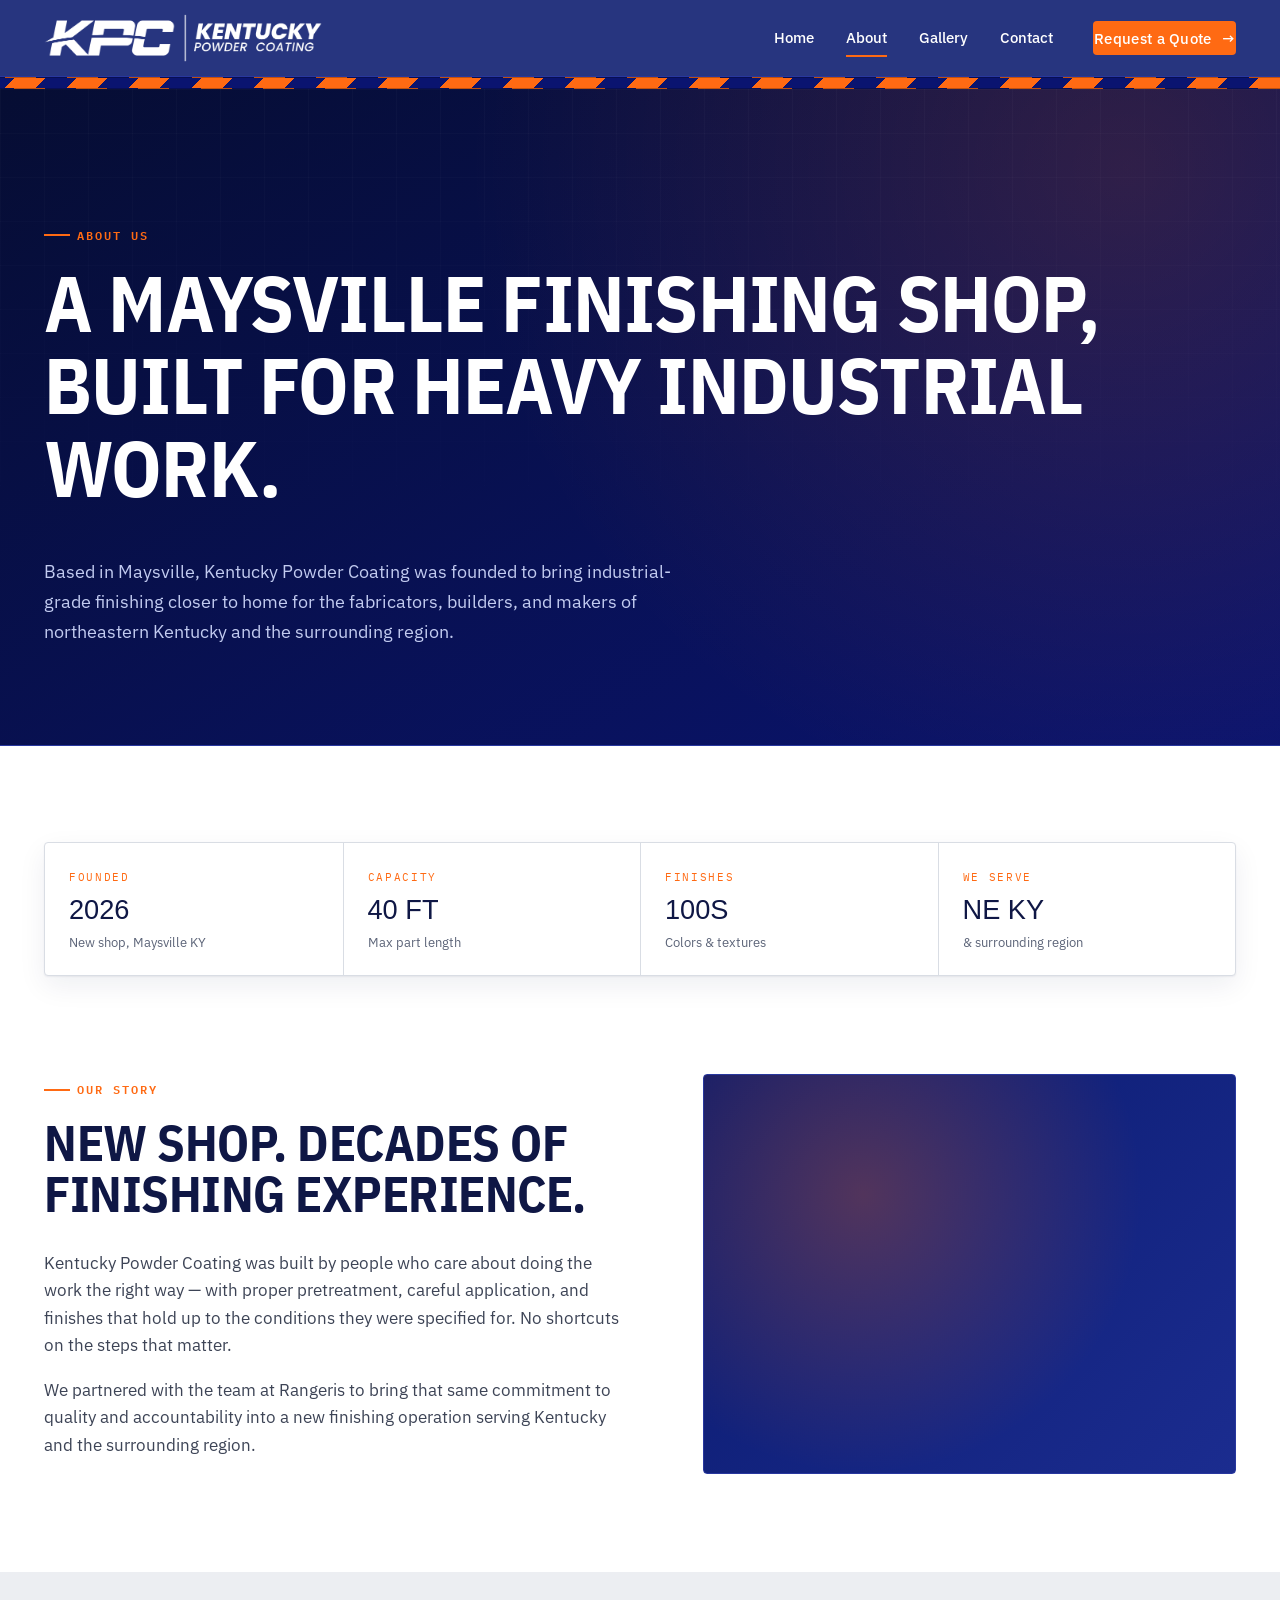
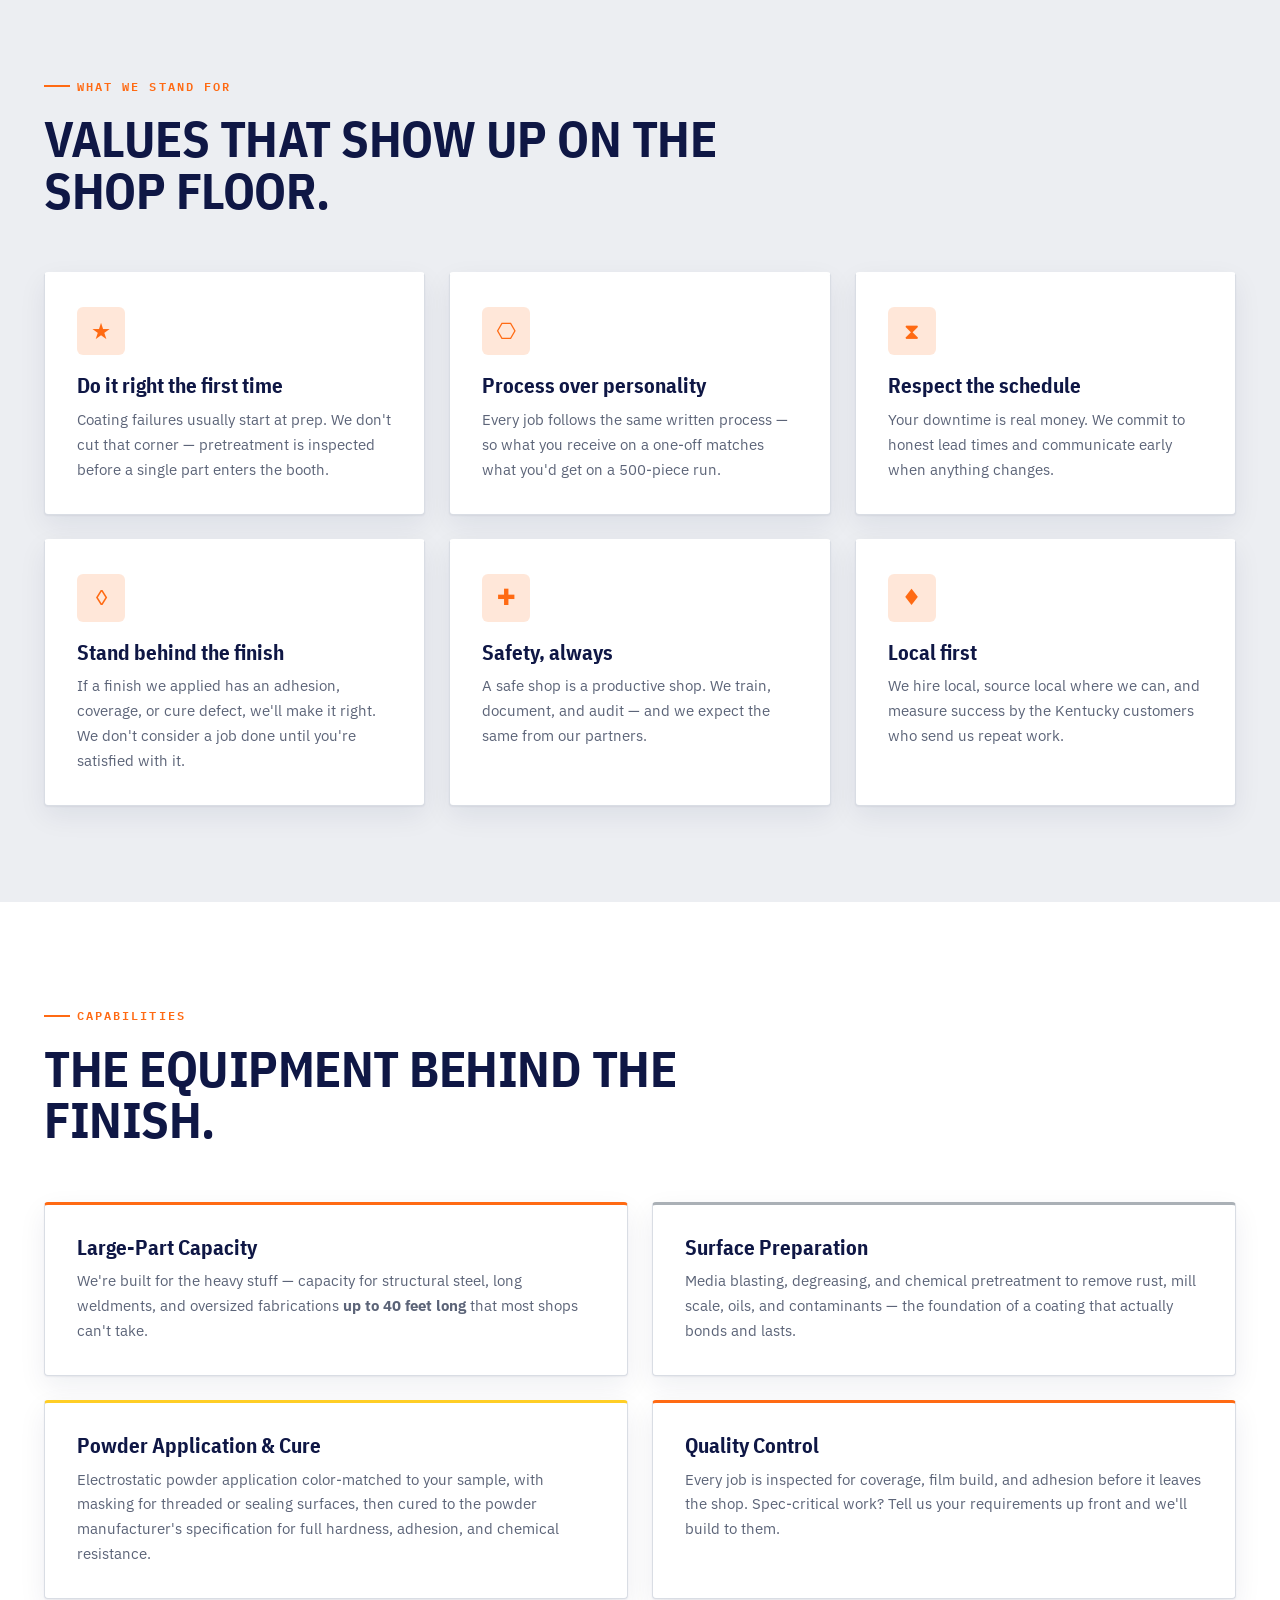
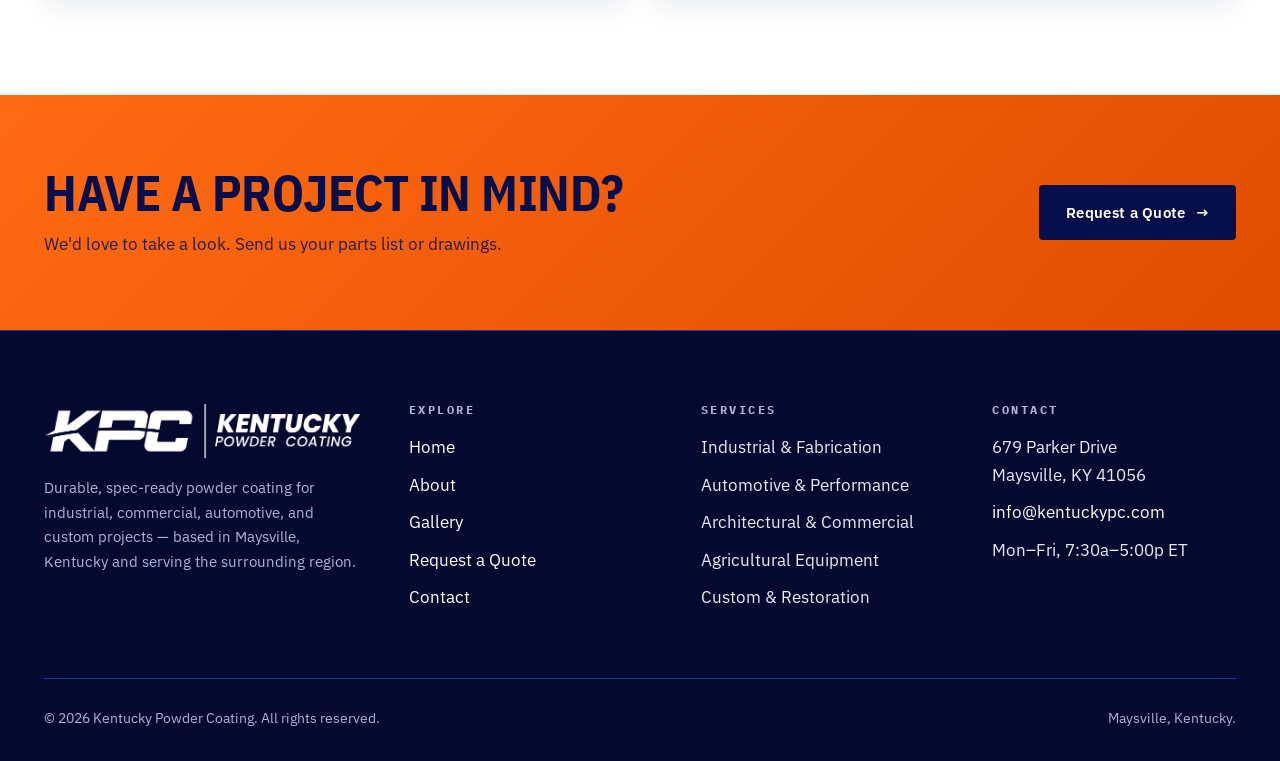
==== commit 979eacbc: "Carry concept into gallery and about - Gallery: rebuild as interactive before/after finish reveals —" ====
--- a/about.html
+++ b/about.html
@@ -46,6 +46,17 @@
       </div>
     </section>
 
+    <section style="padding-bottom:0;">
+      <div class="container">
+        <div class="spec-row reveal">
+          <div class="cell"><span class="k">Founded</span><span class="v">2026<small>New shop, Maysville KY</small></span></div>
+          <div class="cell"><span class="k">Capacity</span><span class="v">40 FT<small>Max part length</small></span></div>
+          <div class="cell"><span class="k">Finishes</span><span class="v">100s<small>Colors &amp; textures</small></span></div>
+          <div class="cell"><span class="k">We Serve</span><span class="v">NE KY<small>&amp; surrounding region</small></span></div>
+        </div>
+      </div>
+    </section>
+
     <section>
       <div class="container split">
         <div class="reveal">
--- a/assets/css/styles.css
+++ b/assets/css/styles.css
@@ -264,69 +264,135 @@
   .nav-cta { margin: 10px 0 0; }
 }
 
-/* ---------- Hero ---------- */
+/* ---------- Hero (rebuild): raw steel → cured finish ---------- */
 .hero {
   position: relative;
-  min-height: 88vh;
+  overflow: hidden;
+  min-height: clamp(640px, 94vh, 980px);
   display: flex;
   align-items: center;
-  overflow: hidden;
-  background: linear-gradient(135deg, #060f4a 0%, #0a1a6e 55%, #12237a 100%);
-}
-.hero::before {
-  content: "";
-  position: absolute;
-  inset: 0;
   background:
-    radial-gradient(circle at 80% 20%, rgba(255, 106, 19, 0.22), transparent 55%),
-    radial-gradient(circle at 10% 90%, rgba(36, 53, 152, 0.35), transparent 60%);
-  pointer-events: none;
-}
-.hero-inner {
+    radial-gradient(circle at 78% 18%, rgba(255,106,19,0.18), transparent 52%),
+    linear-gradient(150deg, #060d33 0%, #0a1470 60%, #0e1a86 100%);
+  border-bottom: 1px solid var(--color-border);
+}
+.hero-grid {
   position: relative;
   z-index: 2;
-  padding: 120px 0 100px;
-  max-width: 820px;
+  width: 100%;
+  display: grid;
+  grid-template-columns: 1.05fr 0.95fr;
+  gap: 56px;
+  align-items: center;
+  padding: 120px 0 132px;
+}
+@media (max-width: 940px) {
+  .hero-grid { grid-template-columns: 1fr; gap: 40px; padding: 104px 0 150px; }
 }
 .hero h1 {
-  background: linear-gradient(180deg, #ffffff 0%, #c9d2f2 100%);
-  -webkit-background-clip: text;
-  background-clip: text;
+  font-size: clamp(2.9rem, 6.6vw, 5.6rem);
+  margin-bottom: 0.5em;
+}
+.hero h1 .ghost {
   color: transparent;
-}
-.hero .lead { font-size: 1.25rem; margin-bottom: 2rem; }
+  -webkit-text-stroke: 1.5px rgba(255,255,255,0.5);
+  text-stroke: 1.5px rgba(255,255,255,0.5);
+}
+.hero h1 .hot { color: var(--color-yellow); }
+.hero .lead { font-size: 1.2rem; margin-bottom: 2rem; max-width: 46ch; }
 .hero-ctas { display: flex; gap: 14px; flex-wrap: wrap; }
-.hero-meta {
+
+/* The coated-plate signature */
+.hero-plate {
+  position: relative;
+  aspect-ratio: 5/6;
+  border-radius: 6px;
+  overflow: hidden;
+  border: 1px solid #3a3d42;
+  box-shadow: var(--shadow-lg);
+}
+@media (max-width: 940px) { .hero-plate { aspect-ratio: 16/10; } }
+.plate-raw, .plate-coat { position: absolute; inset: 0; }
+.plate-raw {
+  background-color: #2b2e33;
+  background-image:
+    radial-gradient(circle at 28% 22%, rgba(150,96,48,0.35), transparent 38%),
+    radial-gradient(circle at 72% 68%, rgba(120,74,40,0.32), transparent 42%),
+    radial-gradient(circle at 50% 90%, rgba(90,58,34,0.30), transparent 45%),
+    repeating-linear-gradient(90deg, rgba(255,255,255,0.05) 0 1px, transparent 1px 4px),
+    repeating-linear-gradient(90deg, rgba(0,0,0,0.28) 0 2px, transparent 2px 6px),
+    linear-gradient(180deg, #3c3f44, #232529);
+}
+.plate-coat {
+  background-image:
+    linear-gradient(125deg, rgba(255,255,255,0.30), rgba(255,255,255,0) 38%),
+    linear-gradient(160deg, #0a1470 0%, #2236b8 52%, #0a1470 100%);
+  clip-path: inset(0 0 0 0);
+  animation: coat 2.3s var(--ease) 0.35s both;
+}
+@keyframes coat { from { clip-path: inset(0 100% 0 0); } to { clip-path: inset(0 0 0 0); } }
+.plate-cure {
+  position: absolute; top: -4%; bottom: -4%; width: 70px; left: -70px;
+  background: linear-gradient(90deg, rgba(255,150,60,0) 0%, rgba(255,170,80,0.85) 60%, #fff 100%);
+  filter: blur(3px);
+  animation: cure 2.3s var(--ease) 0.35s both;
+}
+@keyframes cure { from { left: -70px; } to { left: 100%; } }
+.plate-tag {
   position: absolute;
-  bottom: 40px; left: 24px; right: 24px;
+  font-family: var(--font-mono);
+  font-size: 0.7rem;
+  letter-spacing: 0.12em;
+  text-transform: uppercase;
+  padding: 6px 10px;
+  border-radius: 3px;
+  background: rgba(4,9,40,0.62);
+  backdrop-filter: blur(3px);
+  color: #fff;
+  z-index: 3;
+}
+.plate-tag.tl { top: 14px; left: 14px; color: var(--color-steel-light); }
+.plate-tag.br { bottom: 14px; right: 14px; color: var(--color-yellow); }
+
+/* Title-block data rail (like a fab drawing) */
+.titleblock {
+  position: absolute;
+  left: 0; right: 0; bottom: 0;
   z-index: 2;
-  display: flex;
-  gap: 48px;
-  flex-wrap: wrap;
-  padding-top: 24px;
   border-top: 1px solid var(--color-border);
-  max-width: var(--max-w);
-  margin: 0 auto;
-}
-.hero-meta .stat strong {
+  background: rgba(4,9,40,0.55);
+  backdrop-filter: blur(6px);
+}
+.titleblock .container { display: grid; grid-template-columns: repeat(4, 1fr); padding: 0 24px; }
+.tb-cell { padding: 16px 0 16px 20px; border-left: 1px solid var(--color-border); }
+.tb-cell:first-child { border-left: 0; padding-left: 0; }
+.tb-cell .k {
   display: block;
-  font-family: var(--font-display);
-  font-size: 2rem;
-  font-weight: 700;
-  color: var(--color-text);
-  line-height: 1;
-}
-.hero-meta .stat span {
-  font-size: 0.82rem;
-  letter-spacing: 0.12em;
-  text-transform: uppercase;
-  color: var(--color-muted);
+  font-family: var(--font-mono);
+  font-size: 0.66rem;
+  letter-spacing: 0.16em;
+  text-transform: uppercase;
+  color: var(--color-accent);
+  margin-bottom: 5px;
+}
+.tb-cell .v { font-family: var(--font-mono); font-size: 0.86rem; color: #fff; line-height: 1.3; }
+@media (max-width: 720px) {
+  .titleblock .container { grid-template-columns: 1fr 1fr; gap: 0; }
+  .tb-cell:nth-child(3) { border-left: 0; padding-left: 0; }
+  .tb-cell { padding: 12px 0 12px 16px; border-top: 1px solid var(--color-border); }
+  .tb-cell:nth-child(-n+2) { border-top: 0; }
+}
+@media (prefers-reduced-motion: reduce) {
+  .plate-coat { animation: none; clip-path: inset(0 0 0 0); }
+  .plate-cure { display: none; }
 }
 
 /* ---------- Page hero (smaller) ---------- */
 .page-hero {
-  padding: 120px 0 70px;
-  background: linear-gradient(135deg, #060f4a 0%, #0a1a6e 100%);
+  padding: 128px 0 80px;
+  background:
+    radial-gradient(circle at 88% 12%, rgba(255,106,19,0.16), transparent 52%),
+    linear-gradient(150deg, #060d33 0%, #0a1470 100%);
   border-bottom: 1px solid var(--color-border);
   position: relative;
   overflow: hidden;
@@ -335,7 +401,13 @@
   content: "";
   position: absolute;
   inset: 0;
-  background: radial-gradient(circle at 90% 10%, rgba(255, 106, 19, 0.18), transparent 55%);
+  /* faint blueprint grid */
+  background-image:
+    linear-gradient(rgba(255,255,255,0.04) 1px, transparent 1px),
+    linear-gradient(90deg, rgba(255,255,255,0.04) 1px, transparent 1px);
+  background-size: 44px 44px;
+  mask-image: linear-gradient(180deg, rgba(0,0,0,0.6), transparent 80%);
+  -webkit-mask-image: linear-gradient(180deg, rgba(0,0,0,0.6), transparent 80%);
   pointer-events: none;
 }
 .page-hero .container { position: relative; z-index: 2; }
@@ -651,6 +723,112 @@
 .bg-8 { background: linear-gradient(135deg, #0a1a6e, #1b2c8f); }
 .bg-9 { background: linear-gradient(135deg, #040930, #0a1a6e); }
 
+/* ---------- Spec row (fab-drawing data band, light bg) ---------- */
+.spec-row {
+  display: grid;
+  grid-template-columns: repeat(4, 1fr);
+  border: 1px solid var(--line);
+  border-radius: var(--radius);
+  overflow: hidden;
+  background: #fff;
+  box-shadow: var(--shadow-card);
+}
+.spec-row .cell { padding: 26px 24px; border-left: 1px solid var(--line); }
+.spec-row .cell:first-child { border-left: 0; }
+.spec-row .k {
+  display: block;
+  font-family: var(--font-mono);
+  font-size: 0.66rem; letter-spacing: 0.16em; text-transform: uppercase;
+  color: var(--color-accent); margin-bottom: 10px;
+}
+.spec-row .v {
+  font-family: var(--font-display); text-transform: uppercase;
+  font-size: 1.7rem; line-height: 1; color: var(--ink);
+}
+.spec-row .v small {
+  display: block; margin-top: 8px;
+  font-family: var(--font-body); text-transform: none; letter-spacing: 0;
+  font-size: 0.82rem; color: var(--ink-soft);
+}
+@media (max-width: 760px) {
+  .spec-row { grid-template-columns: 1fr 1fr; }
+  .spec-row .cell:nth-child(3) { border-left: 0; }
+  .spec-row .cell:nth-child(n+3) { border-top: 1px solid var(--line); }
+}
+@media (max-width: 440px) {
+  .spec-row { grid-template-columns: 1fr; }
+  .spec-row .cell { border-left: 0; border-top: 1px solid var(--line); }
+  .spec-row .cell:first-child { border-top: 0; }
+}
+
+/* ---------- Before / after finish reveal ---------- */
+.ba-grid {
+  display: grid;
+  grid-template-columns: repeat(3, 1fr);
+  gap: 16px;
+}
+@media (max-width: 900px) { .ba-grid { grid-template-columns: repeat(2, 1fr); } }
+@media (max-width: 560px) { .ba-grid { grid-template-columns: 1fr; } }
+.ba {
+  --pos: 50%;
+  position: relative;
+  aspect-ratio: 4 / 3;
+  border-radius: var(--radius);
+  overflow: hidden;
+  border: 1px solid var(--line);
+  box-shadow: var(--shadow-card);
+  background: #24262b;
+  touch-action: none;
+}
+.ba-layer { position: absolute; inset: 0; background-size: cover; background-position: center; }
+/* AFTER = coated color (set inline per tile), with a cured-gloss sheen */
+.ba-after::after {
+  content: "";
+  position: absolute; inset: 0;
+  background: linear-gradient(125deg, rgba(255,255,255,0.26), rgba(255,255,255,0) 42%);
+}
+/* BEFORE = raw, mottled steel; clipped to the left of the divider */
+.ba-before {
+  clip-path: inset(0 calc(100% - var(--pos)) 0 0);
+  background-color: #2b2e33;
+  background-image:
+    radial-gradient(circle at 26% 24%, rgba(150,96,48,0.40), transparent 38%),
+    radial-gradient(circle at 74% 70%, rgba(120,74,40,0.36), transparent 42%),
+    repeating-linear-gradient(90deg, rgba(255,255,255,0.05) 0 1px, transparent 1px 4px),
+    repeating-linear-gradient(90deg, rgba(0,0,0,0.30) 0 2px, transparent 2px 6px),
+    linear-gradient(180deg, #3c3f44, #232529);
+}
+.ba-divider { position: absolute; top: 0; bottom: 0; left: var(--pos); width: 2px; background: #fff; transform: translateX(-1px); box-shadow: 0 0 0 1px rgba(0,0,0,0.3); pointer-events: none; }
+.ba-handle {
+  position: absolute; top: 50%; left: var(--pos);
+  width: 40px; height: 40px;
+  transform: translate(-50%, -50%);
+  border-radius: 50%;
+  background: var(--color-accent);
+  color: #0c0d0f;
+  display: grid; place-items: center;
+  font-family: var(--font-mono); font-size: 1rem; font-weight: 700;
+  box-shadow: var(--shadow-lg);
+  pointer-events: none;
+}
+.ba-range { position: absolute; inset: 0; width: 100%; height: 100%; margin: 0; opacity: 0; cursor: ew-resize; }
+.ba-range:focus-visible + .ba-handle { outline: 3px solid #fff; outline-offset: 2px; }
+.ba-tag {
+  position: absolute; top: 12px; z-index: 2;
+  font-family: var(--font-mono); font-size: 0.64rem; letter-spacing: 0.12em; text-transform: uppercase;
+  padding: 5px 9px; border-radius: 3px;
+  background: rgba(4,9,40,0.6); color: #fff; backdrop-filter: blur(3px);
+}
+.ba-tag.b { left: 12px; }
+.ba-tag.a { right: 12px; color: var(--color-yellow); }
+.ba-meta {
+  position: absolute; left: 12px; right: 12px; bottom: 12px; z-index: 2;
+  display: flex; justify-content: space-between; align-items: flex-end; gap: 10px;
+  font-family: var(--font-mono); font-size: 0.72rem; color: #fff;
+  text-shadow: 0 1px 3px rgba(0,0,0,0.7);
+}
+.ba-meta .cat { color: var(--color-accent); letter-spacing: 0.1em; text-transform: uppercase; }
+
 /* ---------- Contact blocks ---------- */
 .contact-grid {
   display: grid;
